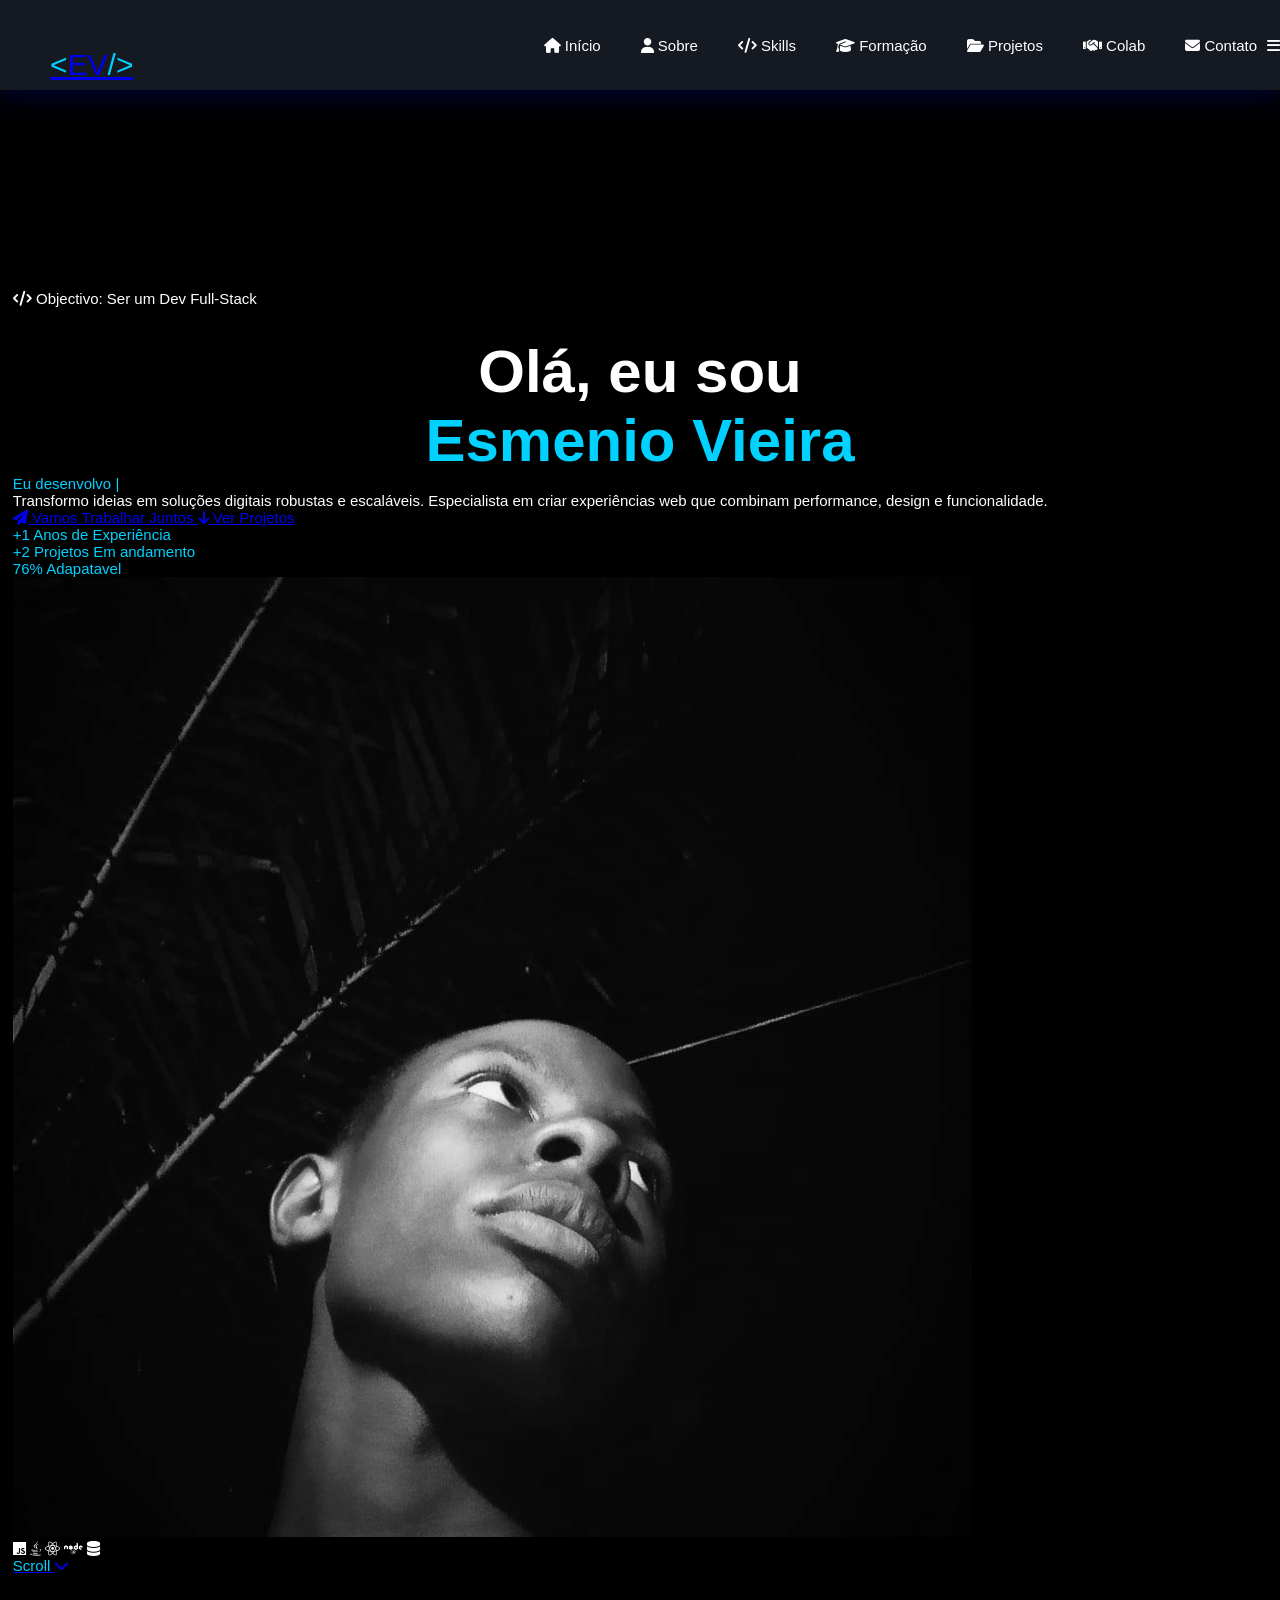
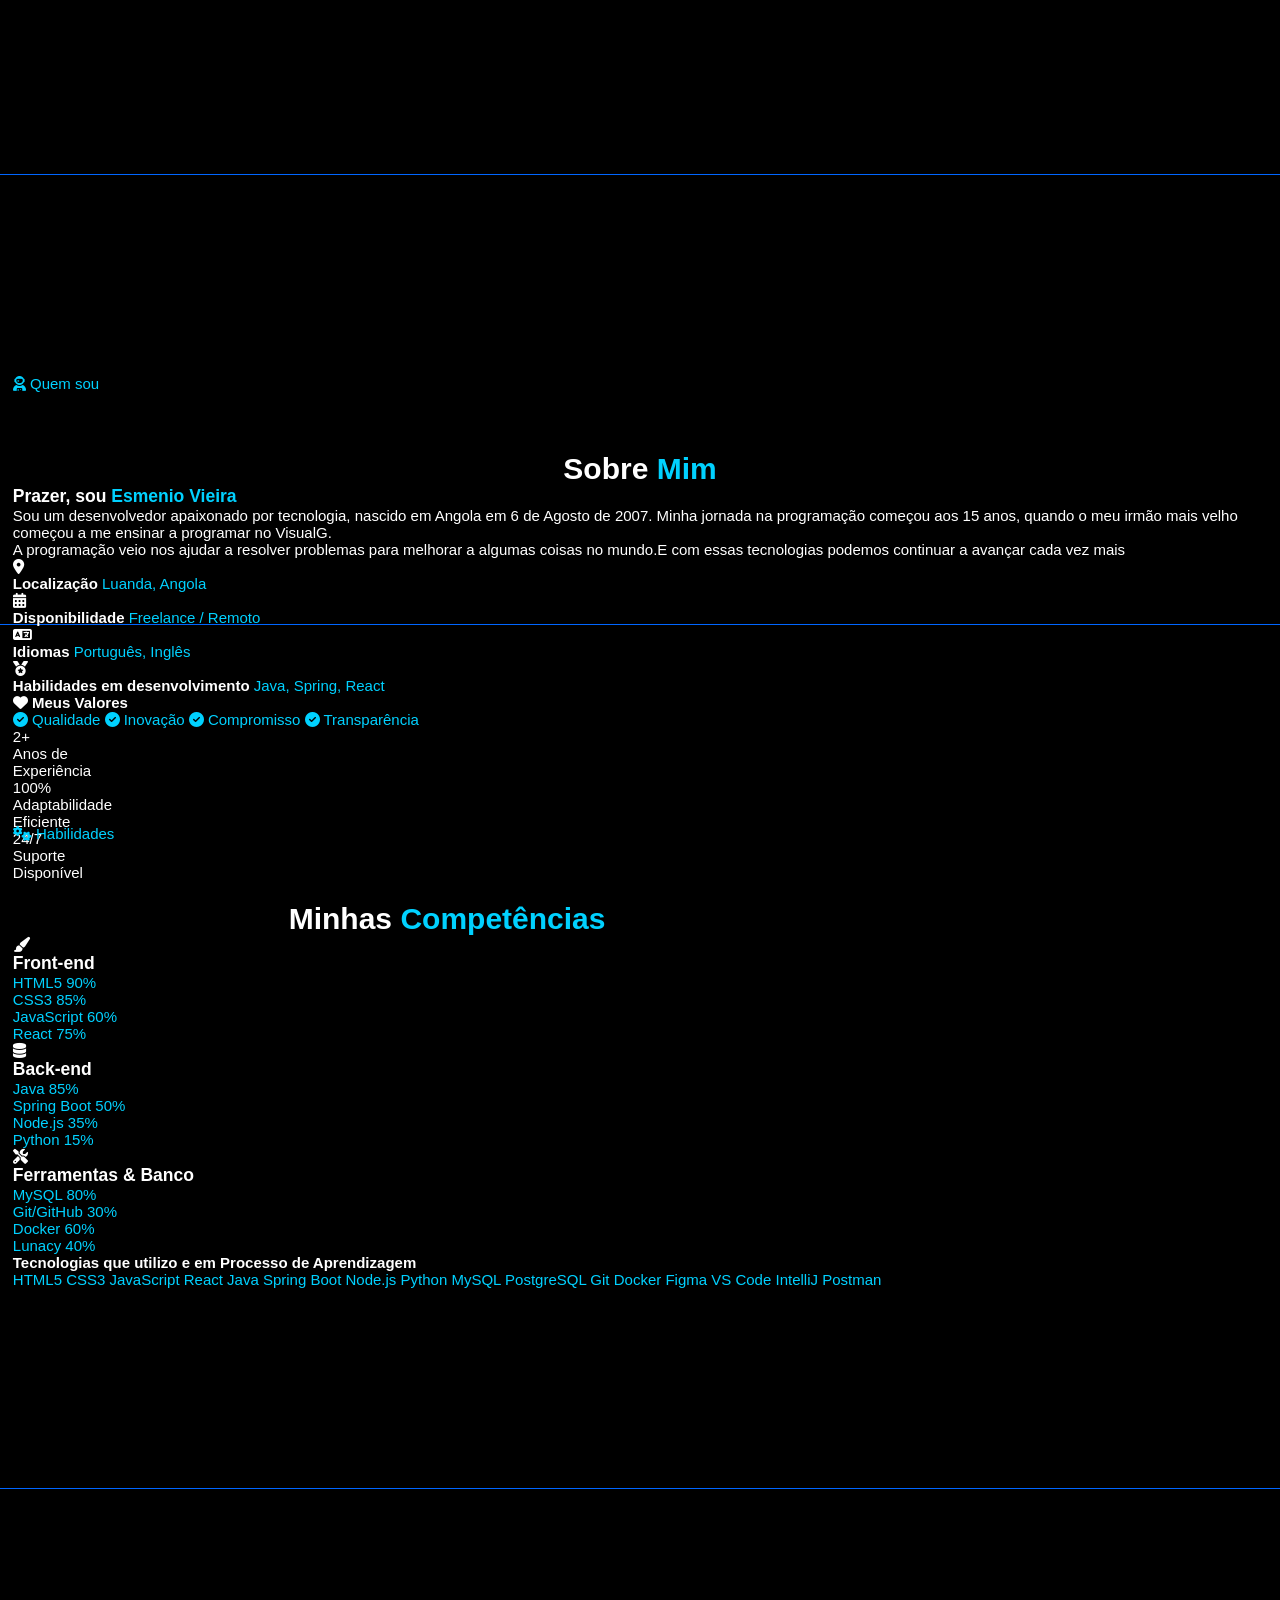
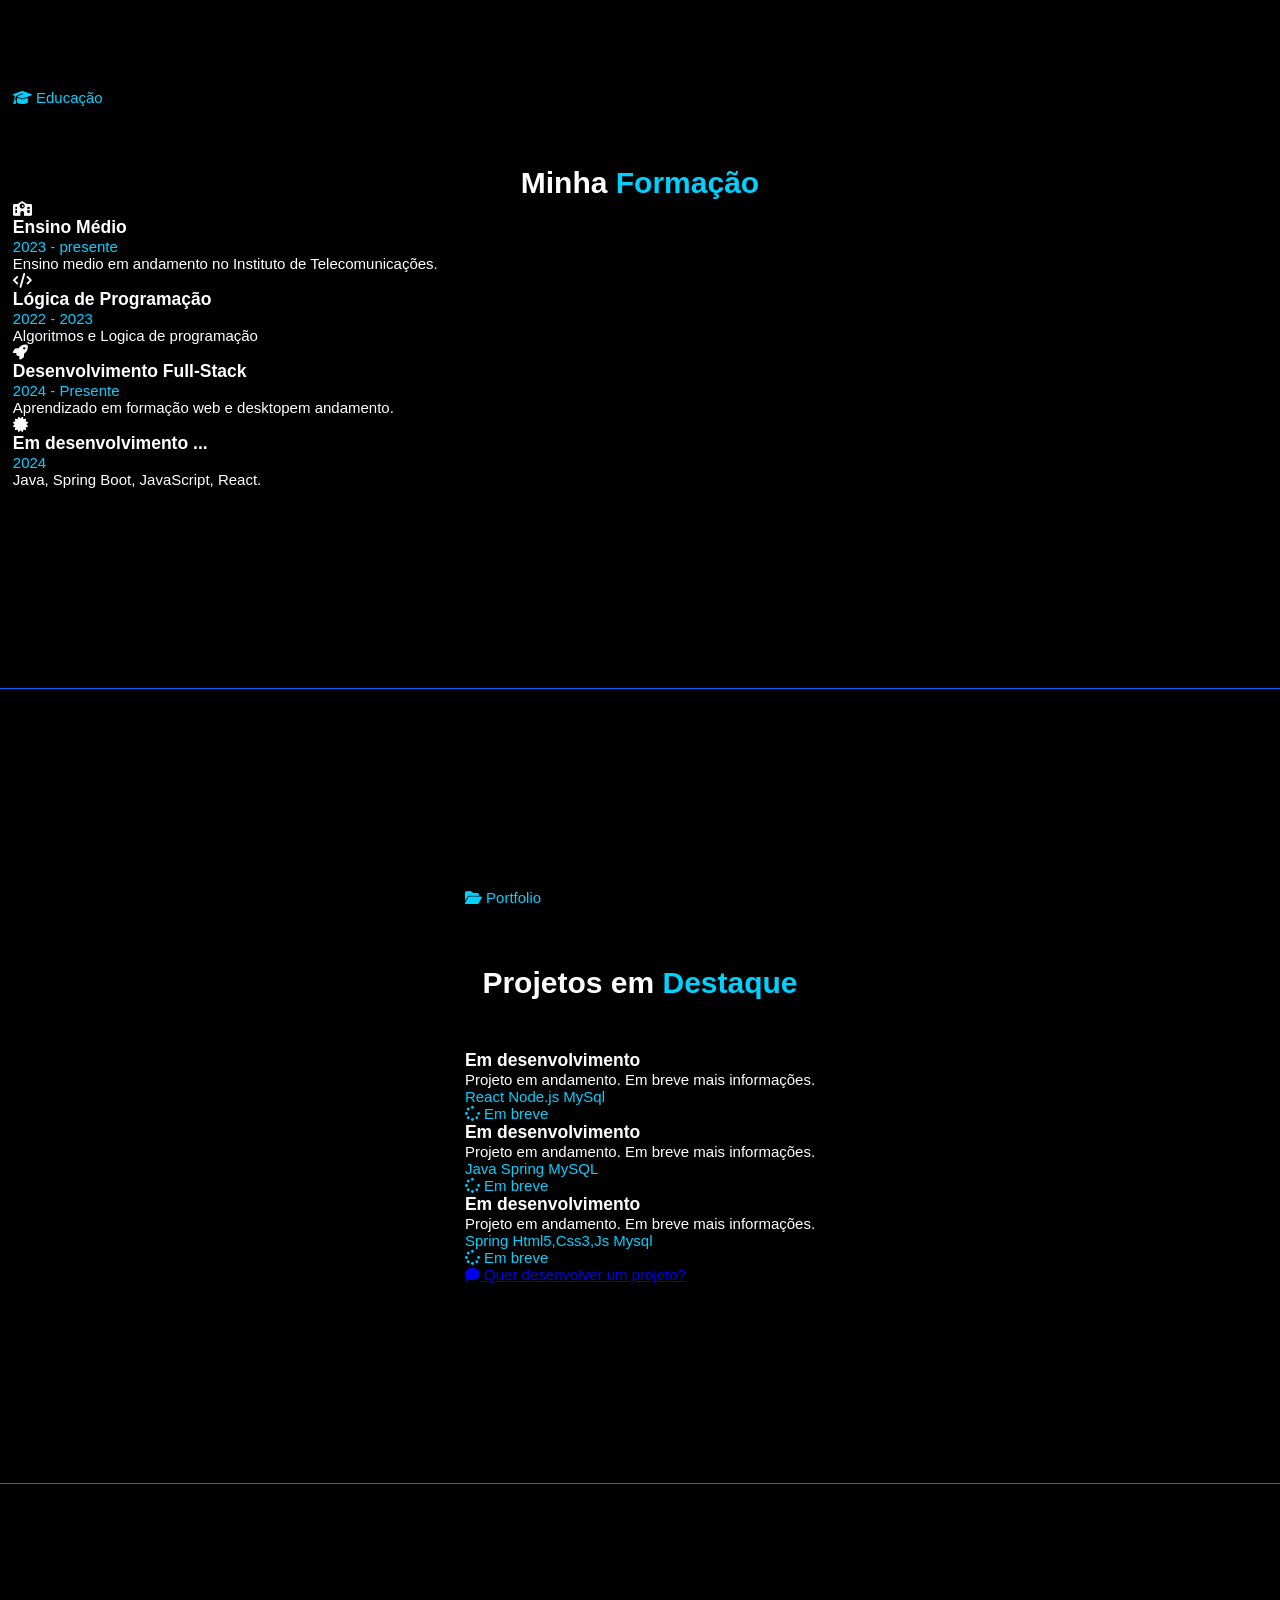
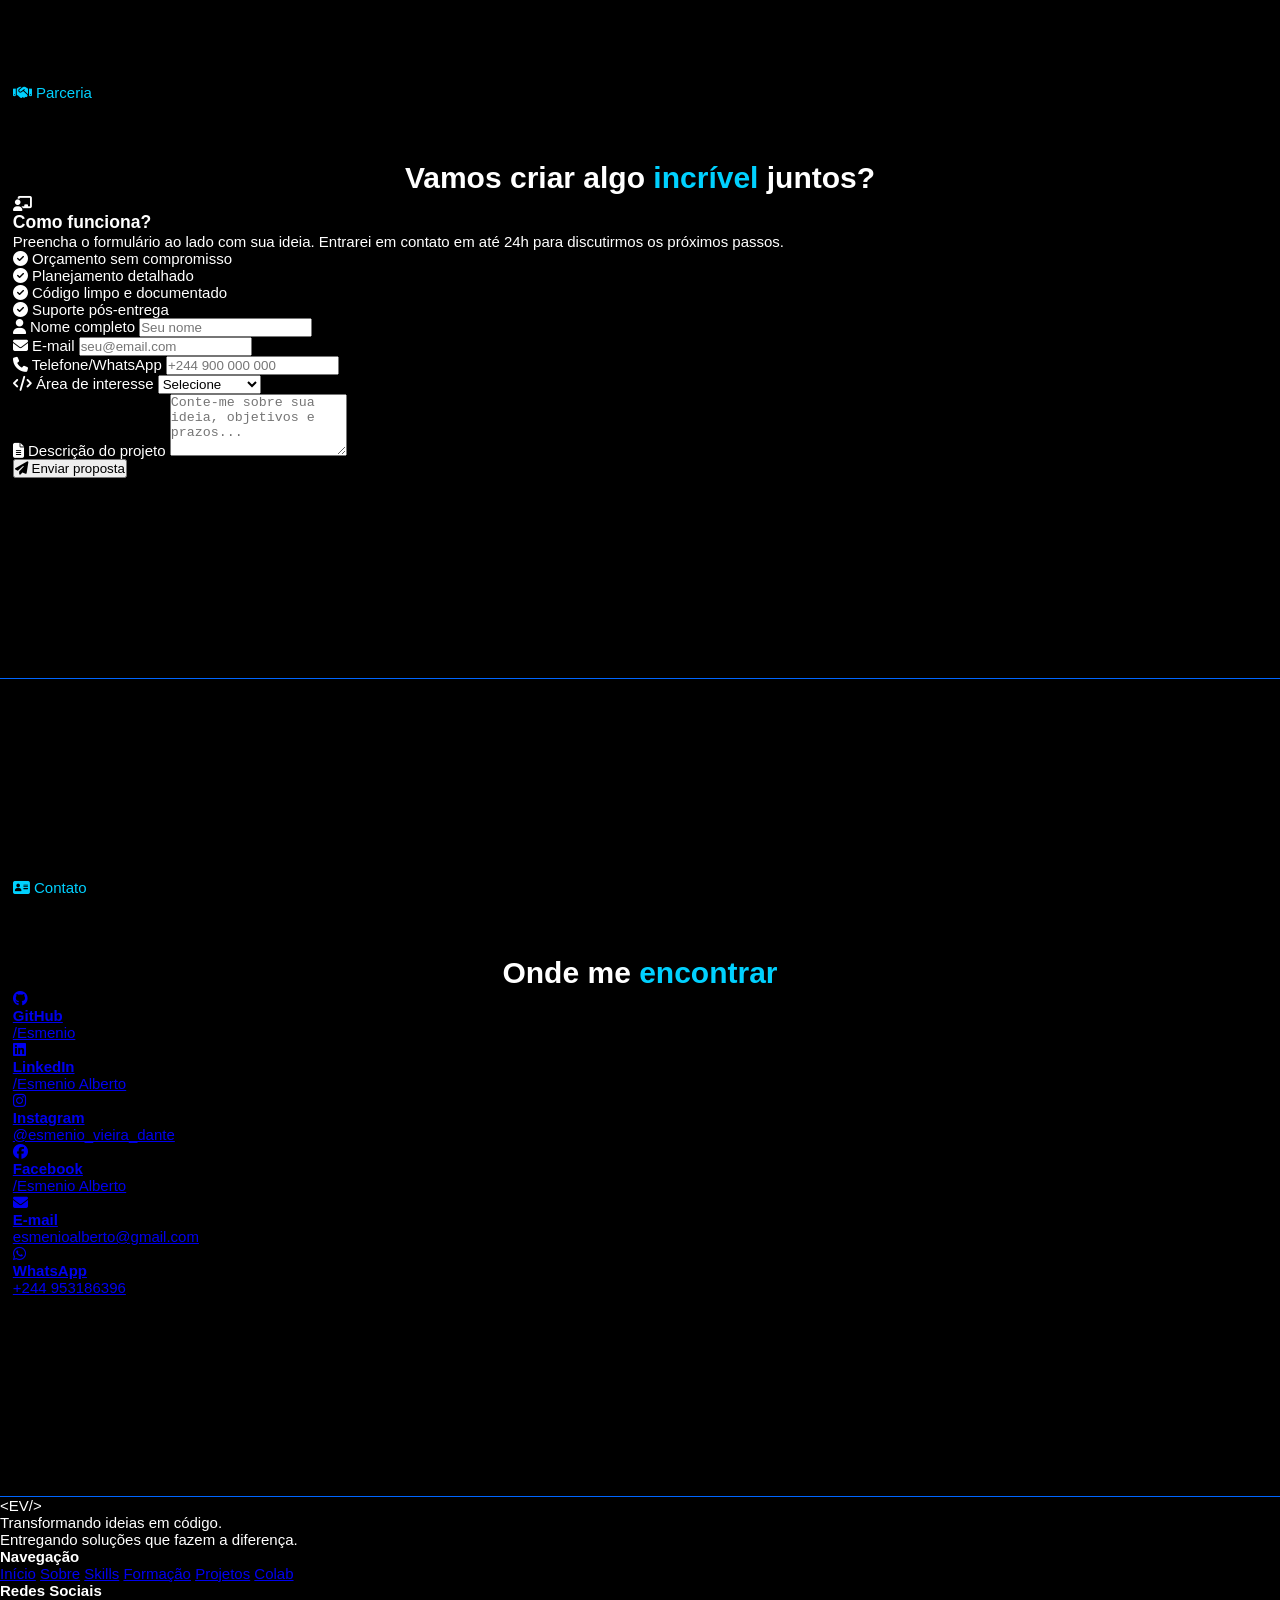
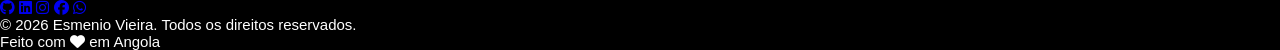
==== index.html @ 5a780c04 "Portifolio Meu portifolio" ====
<!DOCTYPE html>
<html lang="pt-BR">
<head>
    <meta charset="UTF-8">
    <meta name="viewport" content="width=device-width, initial-scale=1.0, user-scalable=yes">
    <meta name="description" content="Portfólio profissional de Esmenio Vieira - Desenvolvedor Full-Stack">
    <meta name="keywords" content="desenvolvedor, full-stack, Angola, programador, portfolio">
    <meta name="author" content="Esmenio Vieira">
    <title>Esmenio Vieira | Desenvolvedor Full-Stack</title>
    <link rel="stylesheet" href="style.css">
    <link rel="stylesheet" href="https://cdnjs.cloudflare.com/ajax/libs/font-awesome/6.5.1/css/all.min.css">
    <link href="https://fonts.googleapis.com/css2?family=Inter:wght@300;400;500;600;700;800&display=swap" rel="stylesheet">
</head>
<body>
    <div class="cursor"></div>
    <div class="cursor-follower"></div>

    <header>
        <div class="logo">
            <a href="#Home"><span class="logo-bracket">&lt;</span>EV<span class="logo-bracket">/&gt;</span></a>
        </div>
        <nav>
            <ul class="nav-links">
                <li><a href="#Home" class="nav-link active"><i class="fas fa-home"></i> Início</a></li>
                <li><a href="#about_me" class="nav-link"><i class="fas fa-user"></i> Sobre</a></li>
                <li><a href="#Skill" class="nav-link"><i class="fas fa-code"></i> Skills</a></li>
                <li><a href="#Formation" class="nav-link"><i class="fas fa-graduation-cap"></i> Formação</a></li>
                <li><a href="#Projects" class="nav-link"><i class="fas fa-folder-open"></i> Projetos</a></li>
                <li><a href="#collab" class="nav-link"><i class="fas fa-handshake"></i> Colab</a></li>
                <li><a href="#Find_Me" class="nav-link"><i class="fas fa-envelope"></i> Contato</a></li>
            </ul>
        </nav>
        <div class="menu-toggle">
            <i class="fas fa-bars"></i>
        </div>
    </header>

    <!-- Hero Section -->
    <section class="hero" id="Home">
        <div class="hero-overlay"></div>
        <div class="hero-content">
            <div class="hero-text">
                <div class="hero-badge">
                    <i class="fas fa-code"></i> Objectivo: Ser um Dev Full-Stack
                </div>
                <h1 class="glow-text">
                    <span ></span> Olá, eu sou<br>
                    <span class="name-highlight">Esmenio Vieira</span>
                </h1>
                <div class="typed-wrapper">
                    <span class="static-text">Eu </span>
                    <span class="typed-text"></span>
                    <span class="cursor-blink">|</span>
                </div>
                <p class="hero-description">
                    Transformo ideias em soluções digitais robustas e escaláveis.
                    Especialista em criar experiências web que combinam performance,
                    design e funcionalidade.
                </p>
                <div class="hero-buttons">
                    <a href="#collab" class="btn-primary">
                        <i class="fas fa-paper-plane"></i> Vamos Trabalhar Juntos
                    </a>
                    <a href="#Projects" class="btn-secondary">
                        <i class="fas fa-arrow-down"></i> Ver Projetos
                    </a>
                </div>
                <div class="hero-stats">
                    <div class="stat-item">
                        <span class="stat-number">+2</span>
                        <span class="stat-label">Anos de Experiência</span>
                    </div>
                    <div class="stat-item">
                        <span class="stat-number">+3</span>
                        <span class="stat-label">Projetos Em andamento</span>
                    </div>
                    <div class="stat-item">
                        <span class="stat-number">100%</span>
                        <span class="stat-label">Adapatavel</span>
                    </div>
                </div>
            </div>
            <div class="hero-image">
                <div class="image-wrapper">
                    <div class="image-border"></div>
                    <img src="esmenio.jpg" alt="Esmenio Vieira" class="profile-photo" onerror="this.src='https://via.placeholder.com/400x400?text=Esmenio+Vieira'">
                    <div class="tech-icons">
                        <i class="fab fa-js"></i>
                        <i class="fab fa-java"></i>
                        <i class="fab fa-react"></i>
                        <i class="fab fa-node"></i>
                        <i class="fas fa-database"></i>
                    </div>
                </div>
            </div>
        </div>
        <div class="scroll-indicator">
            <a href="#about_me">
                <span>Scroll</span>
                <i class="fas fa-chevron-down"></i>
            </a>
        </div>
    </section>

    <!-- Sobre Mim -->
    <section id="about_me">
        <div class="container">
            <div class="section-header">
                <span class="section-tag"><i class="fas fa-user-astronaut"></i> Quem sou</span>
                <h2>Sobre <span class="gradient-text">Mim</span></h2>
                <div class="section-line"></div>
            </div>
            <div class="about-container">
                <div class="about-text">
                    <h3>Prazer, sou <span class="highlight">Esmenio Vieira</span></h3>
                    <p>Sou um desenvolvedor apaixonado por tecnologia, nascido em Angola em 6 de Agosto de 2007. Minha jornada na programação começou aos 15 anos, quando o meu irmão mais velho começou a me ensinar a programar no VisualG.</p>
                   
                    <p>A programação veio nos ajudar a resolver problemas para melhorar a algumas coisas no mundo.E com essas tecnologias podemos continuar a avançar cada vez mais</p>
                   
                    <div class="about-info-grid">
                        <div class="info-card">
                            <i class="fas fa-map-marker-alt"></i>
                            <div>
                                <strong>Localização</strong>
                                <span>Luanda, Angola</span>
                            </div>
                        </div>
                        <div class="info-card">
                            <i class="fas fa-calendar-alt"></i>
                            <div>
                                <strong>Disponibilidade</strong>
                                <span>Freelance / Remoto</span>
                            </div>
                        </div>
                        <div class="info-card">
                            <i class="fas fa-language"></i>
                            <div>
                                <strong>Idiomas</strong>
                                <span>Português, Inglês</span>
                            </div>
                        </div>
                        <div class="info-card">
                            <i class="fas fa-medal"></i>
                            <div>
                                <strong>Habilidades em desenvolvimento</strong>
                                <span>Java, Spring, React</span>
                            </div>
                        </div>
                    </div>
                   
                    <div class="about-values">
                        <h4><i class="fas fa-heart"></i> Meus Valores</h4>
                        <div class="values-list">
                            <span><i class="fas fa-check-circle"></i> Qualidade</span>
                            <span><i class="fas fa-check-circle"></i> Inovação</span>
                            <span><i class="fas fa-check-circle"></i> Compromisso</span>
                            <span><i class="fas fa-check-circle"></i> Transparência</span>
                        </div>
                    </div>
                </div>
                <div class="about-experience">
                    <div class="exp-card">
                        <div class="exp-number">2+</div>
                        <div class="exp-text">Anos de<br>Experiência</div>
                    </div>
                    <div class="exp-card">
                        <div class="exp-number">100%</div>
                        <div class="exp-text">Adaptabilidade<br>Eficiente</div>
                    </div>
              
                    <div class="exp-card">
                        <div class="exp-number">24/7</div>
                        <div class="exp-text">Suporte<br>Disponível</div>
                    </div>
                </div>
            </div>
        </div>
    </section>

    <!-- Skills -->
    <section id="Skill">
        <div class="container">
            <div class="section-header">
                <span class="section-tag"><i class="fas fa-cogs"></i> Habilidades</span>
                <h2>Minhas <span class="gradient-text">Competências</span></h2>
                <div class="section-line"></div>
            </div>
            <div class="skills-container">
                <div class="skill-category">
                    <div class="category-header">
                        <i class="fas fa-paint-brush"></i>
                        <h3>Front-end</h3>
                    </div>
                    <div class="skills-grid">
                        <div class="skill-item" data-skill="HTML5">
                            <div class="skill-info">
                                <span>HTML5</span>
                                <span class="skill-percent">90%</span>
                            </div>
                            <div class="skill-bar"><div class="skill-progress" style="width: 90%"></div></div>
                        </div>
                        <div class="skill-item" data-skill="CSS3">
                            <div class="skill-info">
                                <span>CSS3</span>
                                <span class="skill-percent">85%</span>
                            </div>
                            <div class="skill-bar"><div class="skill-progress" style="width: 85%"></div></div>
                        </div>
                        <div class="skill-item" data-skill="JavaScript">
                            <div class="skill-info">
                                <span>JavaScript</span>
                                <span class="skill-percent">60%</span>
                            </div>
                            <div class="skill-bar"><div class="skill-progress" style="width: 60%"></div></div>
                        </div>
                        <div class="skill-item" data-skill="React">
                            <div class="skill-info">
                                <span>React</span>
                                <span class="skill-percent">75%</span>
                            </div>
                            <div class="skill-bar"><div class="skill-progress" style="width: 30%"></div></div>
                        </div>
                    </div>
                </div>
                <div class="skill-category">
                    <div class="category-header">
                        <i class="fas fa-database"></i>
                        <h3>Back-end</h3>
                    </div>
                    <div class="skills-grid">
                        <div class="skill-item" data-skill="Java">
                            <div class="skill-info">
                                <span>Java</span>
                                <span class="skill-percent">85%</span>
                            </div>
                            <div class="skill-bar"><div class="skill-progress" style="width: 85%"></div></div>
                        </div>
                        <div class="skill-item" data-skill="Spring Boot">
                            <div class="skill-info">
                                <span>Spring Boot</span>
                                <span class="skill-percent">50%</span>
                            </div>
                            <div class="skill-bar"><div class="skill-progress" style="width: 50%"></div></div>
                        </div>
                        <div class="skill-item" data-skill="Node.js">
                            <div class="skill-info">
                                <span>Node.js</span>
                                <span class="skill-percent">35%</span>
                            </div>
                            <div class="skill-bar"><div class="skill-progress" style="width: 70%"></div></div>
                        </div>
                        <div class="skill-item" data-skill="Python">
                            <div class="skill-info">
                                <span>Python</span>
                                <span class="skill-percent">15%</span>
                            </div>
                            <div class="skill-bar"><div class="skill-progress" style="width: 10%"></div></div>
                        </div>
                    </div>
                </div>
                <div class="skill-category">
                    <div class="category-header">
                        <i class="fas fa-tools"></i>
                        <h3>Ferramentas & Banco</h3>
                    </div>
                    <div class="skills-grid">
                        <div class="skill-item" data-skill="MySQL">
                            <div class="skill-info">
                                <span>MySQL</span>
                                <span class="skill-percent">80%</span>
                            </div>
                            <div class="skill-bar"><div class="skill-progress" style="width: 80%"></div></div>
                        </div>
                        <div class="skill-item" data-skill="Git/GitHub">
                            <div class="skill-info">
                                <span>Git/GitHub</span>
                                <span class="skill-percent">30%</span>
                            </div>
                            <div class="skill-bar"><div class="skill-progress" style="width: 20%"></div></div>
                        </div>
                        <div class="skill-item" data-skill="Docker">
                            <div class="skill-info">
                                <span>Docker</span>
                                <span class="skill-percent">60%</span>
                            </div>
                            <div class="skill-bar"><div class="skill-progress" style="width: 60%"></div></div>
                        </div>
                        <div class="skill-item" data-skill="Figma">
                            <div class="skill-info">
                                <span>Lunacy</span>
                                <span class="skill-percent">40%</span>
                            </div>
                            <div class="skill-bar"><div class="skill-progress" style="width: 40%"></div></div>
                        </div>
                    </div>
                </div>
            </div>
            <div class="tech-stack">
                <h4>Tecnologias que utilizo e em Processo de Aprendizagem</h4>
                <div class="tech-cloud">
                    <span>HTML5</span> <span>CSS3</span> <span>JavaScript</span> <span>React</span>
                    <span>Java</span> <span>Spring Boot</span> <span>Node.js</span> <span>Python</span>
                    <span>MySQL</span> <span>PostgreSQL</span> <span>Git</span> <span>Docker</span>
                    <span>Figma</span> <span>VS Code</span> <span>IntelliJ</span> <span>Postman</span>
                </div>
            </div>
        </div>
    </section>

    <!-- Formação -->
    <section id="Formation">
        <div class="container">
            <div class="section-header">
                <span class="section-tag"><i class="fas fa-graduation-cap"></i> Educação</span>
                <h2>Minha <span class="gradient-text">Formação</span></h2>
                <div class="section-line"></div>
            </div>
            <div class="timeline">
                <div class="timeline-item">
                    <div class="timeline-icon">
                        <i class="fas fa-school"></i>
                    </div>
                    <div class="timeline-content">
                        <h3>Ensino Médio</h3>
                        <span class="timeline-date">2023 - presente</span>
                        <p>Ensino medio em andamento no Instituto de Telecomunicações.</p>
                    </div>
                </div>
                <div class="timeline-item">
                    <div class="timeline-icon">
                        <i class="fas fa-code"></i>
                    </div>
                    <div class="timeline-content">
                        <h3>Lógica de Programação</h3>
                        <span class="timeline-date">2022 - 2023</span>
                        <p>Algoritmos e Logica de programação</p>
                    </div>
                </div>
                <div class="timeline-item">
                    <div class="timeline-icon">
                        <i class="fas fa-rocket"></i>
                    </div>
                    <div class="timeline-content">
                        <h3>Desenvolvimento Full-Stack</h3>
                        <span class="timeline-date">2024 - Presente</span>
                        <p>Aprendizado em formação web e desktopem andamento.</p>
                    </div>
                </div>
                <div class="timeline-item">
                    <div class="timeline-icon">
                        <i class="fas fa-certificate"></i>
                    </div>
                    <div class="timeline-content">
                        <h3>Em desenvolvimento ...</h3>
                        <span class="timeline-date">2024</span>
                        <p>Java, Spring Boot, JavaScript, React.</p>
                    </div>
                </div>
            </div>
        </div>
    </section>

    <!-- Projetos -->
    <section id="Projects">
        <div class="container">
            <div class="section-header">
                <span class="section-tag"><i class="fas fa-folder-open"></i> Portfolio</span>
                <h2>Projetos em <span class="gradient-text">Destaque</span></h2>
                <div class="section-line"></div>
            </div>
            <div class="projects-grid">
                <div class="project-card">
                    <div class="project-image skeleton-img"></div>
                    <div class="project-content">
                        <h3>Em desenvolvimento</h3>
                        <p>Projeto em andamento. Em breve mais informações.</p>
                        <div class="project-tech">
                            <span>React</span>
                            <span>Node.js</span>
                            <span>MySql</span>
                        </div>
                        <div class="project-links">
                            <span class="processing-status"><i class="fas fa-spinner fa-spin"></i> Em breve</span>
                        </div>
                    </div>
                </div>
                <div class="project-card">
                    <div class="project-image skeleton-img"></div>
                    <div class="project-content">
                        <h3>Em desenvolvimento</h3>
                        <p>Projeto em andamento. Em breve mais informações.</p>
                        <div class="project-tech">
                            <span>Java</span>
                            <span>Spring</span>
                            <span>MySQL</span>
                        </div>
                        <div class="project-links">
                            <span class="processing-status"><i class="fas fa-spinner fa-spin"></i> Em breve</span>
                        </div>
                    </div>
                </div>
                <div class="project-card">
                    <div class="project-image skeleton-img"></div>
                    <div class="project-content">
                        <h3>Em desenvolvimento</h3>
                        <p>Projeto em andamento. Em breve mais informações.</p>
                        <div class="project-tech">
                            <span>Spring</span>
                            <span>Html5,Css3,Js</span>
                            <span>Mysql</span>
                        </div>
                        <div class="project-links">
                            <span class="processing-status"><i class="fas fa-spinner fa-spin"></i> Em breve</span>
                        </div>
                    </div>
                </div>
            </div>
            <div class="projects-cta">
                <a href="#collab" class="btn-primary"><i class="fas fa-comment"></i> Quer desenvolver um projeto?</a>
            </div>
        </div>
    </section>

    <!-- Colaboração -->
    <section id="collab">
        <div class="container">
            <div class="section-header">
                <span class="section-tag"><i class="fas fa-handshake"></i> Parceria</span>
                <h2>Vamos criar algo <span class="gradient-text">incrível</span> juntos?</h2>
                <div class="section-line"></div>
            </div>
            <div class="collab-wrapper">
                <div class="collab-info-card">
                    <i class="fas fa-chalkboard-user"></i>
                    <h3>Como funciona?</h3>
                    <p>Preencha o formulário ao lado com sua ideia. Entrarei em contato em até 24h para discutirmos os próximos passos.</p>
                    <div class="benefits">
                        <div><i class="fas fa-check-circle"></i> Orçamento sem compromisso</div>
                        <div><i class="fas fa-check-circle"></i> Planejamento detalhado</div>
                        <div><i class="fas fa-check-circle"></i> Código limpo e documentado</div>
                        <div><i class="fas fa-check-circle"></i> Suporte pós-entrega</div>
                    </div>
                </div>
                <div class="collab-form-card">
                    <form id="projectForm">
                        <div class="form-row">
                            <div class="input-group">
                                <label><i class="fas fa-user"></i> Nome completo</label>
                                <input type="text" id="nome" placeholder="Seu nome" required>
                            </div>
                            <div class="input-group">
                                <label><i class="fas fa-envelope"></i> E-mail</label>
                                <input type="email" id="email" placeholder="seu@email.com" required>
                            </div>
                        </div>
                        <div class="form-row">
                            <div class="input-group">
                                <label><i class="fas fa-phone"></i> Telefone/WhatsApp</label>
                                <input type="tel" id="telefone" placeholder="+244 900 000 000">
                            </div>
                            <div class="input-group">
                                <label><i class="fas fa-code"></i> Área de interesse</label>
                                <select id="habilidade">
                                    <option value="">Selecione</option>
                                    <option>Front-end</option>
                                    <option>Back-end</option>
                                    <option>Full-Stack</option>
                                    <option>UI/UX Design</option>
                                    <option>Consultoria</option>
                                    <option>Outro</option>
                                </select>
                            </div>
                        </div>
                        <div class="input-group full-width">
                            <label><i class="fas fa-file-alt"></i> Descrição do projeto</label>
                            <textarea id="descricao" rows="4" placeholder="Conte-me sobre sua ideia, objetivos e prazos..."></textarea>
                        </div>
                        <button type="submit" class="btn-submit"><i class="fas fa-paper-plane"></i> Enviar proposta</button>
                        <div id="formMessage" class="form-message"></div>
                    </form>
                </div>
            </div>
        </div>
    </section>

    <!-- Contato -->
    <section id="Find_Me">
        <div class="container">
            <div class="section-header">
                <span class="section-tag"><i class="fas fa-address-card"></i> Contato</span>
                <h2>Onde me <span class="gradient-text">encontrar</span></h2>
                <div class="section-line"></div>
            </div>
            <div class="contact-grid">
                <a href="https://github.com/Esmenio" target="_blank" class="contact-card github">
                    <i class="fab fa-github"></i>
                    <div>
                        <h4>GitHub</h4>
                        <p>/Esmenio</p>
                    </div>
                </a>
                <a href="https://linkedin.com/in/esmenio" target="_blank" class="contact-card linkedin">
                    <i class="fab fa-linkedin"></i>
                    <div>
                        <h4>LinkedIn</h4>
                        <p>/Esmenio Alberto</p>
                    </div>
                </a>
                <a href="https://instagram.com/esmenio.dev" target="_blank" class="contact-card instagram">
                    <i class="fab fa-instagram"></i>
                    <div>
                        <h4>Instagram</h4>
                        <p>@esmenio_vieira_dante</p>
                    </div>
                </a>
                <a href="https://facebook.com/Esmenio Alberto" target="_blank" class="contact-card facebook">
                    <i class="fab fa-facebook"></i>
                    <div>
                        <h4>Facebook</h4>
                        <p>/Esmenio Alberto</p>
                    </div>
                </a>
                <a href="mailto:esmenio@gmail.com" class="contact-card email">
                    <i class="fas fa-envelope"></i>
                    <div>
                        <h4>E-mail</h4>
                        <p>esmenioalberto@gmail.com</p>
                    </div>
                </a>
                <a href="https://wa.me/244953186396" target="_blank" class="contact-card whatsapp">
                    <i class="fab fa-whatsapp"></i>
                    <div>
                        <h4>WhatsApp</h4>
                        <p>+244 953186396</p>
                    </div>
                </a>
            </div>
        </div>
    </section>

    <!-- Footer -->
    <footer>
        <div class="footer-container">
            <div class="footer-brand">
                <div class="footer-logo">&lt;EV/&gt;</div>
                <p>Transformando ideias em código.<br>Entregando soluções que fazem a diferença.</p>
            </div>
            <div class="footer-links">
                <h4>Navegação</h4>
                <a href="#Home">Início</a>
                <a href="#about_me">Sobre</a>
                <a href="#Skill">Skills</a>
                <a href="#Formation">Formação</a>
                <a href="#Projects">Projetos</a>
                <a href="#collab">Colab</a>
            </div>
            <div class="footer-social">
                <h4>Redes Sociais</h4>
                <div class="social-icons">
                    <a href="#"><i class="fab fa-github"></i></a>
                    <a href="#"><i class="fab fa-linkedin"></i></a>
                    <a href="#"><i class="fab fa-instagram"></i></a>
                    <a href="#"><i class="fab fa-facebook"></i></a>
                    <a href="#"><i class="fab fa-whatsapp"></i></a>
                </div>
            </div>
        </div>
        <div class="footer-bottom">
            <p>&copy; 2026 Esmenio Vieira. Todos os direitos reservados.</p>
            <p class="footer-heart">Feito com <i class="fas fa-heart"></i> em Angola</p>
        </div>
    </footer>

    <script src="script.js"></script>
</body>
</html>
---- style.css ----
*{
    margin: 0;
    padding: 0;
    box-sizing: border-box ;
}

html{
    scroll-behavior:smooth ;
    width:100% ;

}

body{
    background: #000000;
    padding:6.0rem ,2.3rem, 6.6rem;
    font-size: 1.5rem;
    color:white;
    font-family: Arial;
    font-weight: normal;
    width: 100%;

}

:root{ 
    font-size: 62.5%;

}


/*Home section*/

header{
    background-color: #151921;
    box-shadow: 0 4px 30px rgba(1, 7, 92, 0.678);
    margin: 0 auto;
    display: flex;
    justify-content: center;
    align-items: center;
    height: 10vh;
    z-index: 1;
    width: 100%;
}


header nav ul{
  display: flex;
  justify-content: space-between;
  align-items: center;
  gap: 2.0rem;
gap: 2.0rem;
justify-content: center;
list-style: none;
text-decoration: none;
}

header nav ul li a{
    text-decoration: none;
    display: block;
    padding: 1.0rem;
  color: white;
  transition: 0.3s;

}

 .logo{
margin-right: auto;
margin-top: 4.0rem;
margin-left: 5.0rem;
  font-size: 3.0rem;
  font-family: Arial;
  font: normal;
  color: white;
}

span{
    color: #00D1FF;
}


h1{
    font-size: 6.0rem;
    justify-content: center;
    text-align: center;
     padding-top: 3.0rem ;
}

h2{
        justify-content: center;
    text-align: center;
     padding-top: 3.0rem ;
     font-size: 3.0rem;
    justify-content: left;
    margin-top: 3.0rem;
    
}

section{
    padding: 20.0rem 1%;
    border-bottom: 1px solid rgb(0, 102, 255) ;
    flex: 1;
}

#content_paragraph{
    text-align: center;
    padding-top:2.0rem ;
}

/*About me*/
#about_me {
    align-items: center;
    justify-content: space-around;
    min-height: 50vh;
    display: flexbox;
    background-attachment: fixed;
    background-size: cover;
    background-repeat: no-repeat;
    background-image: url(image/esmenio.jpg);
    padding-bottom: 20.0rem;
    padding-top:20.0rem ;
    max-height: 20.0rem;
}

#title_about{
    margin-top: -20.0rem;
    margin-bottom:20.0rem ;
}

.paragraph_about{
    font-size: 2.0rem;
    margin-top: -20.0rem;
    text-align: center;

}

/* habilidades*/
#Skill{
    margin: 0 auto;
    display: flex;

}
.description_skills {
    position: relative;
    backdrop-filter:blur(10px) ;
  border: 1px solid blue;
  margin-top:20.0rem ;
  border-radius: 1.5rem;
  padding: 2.0rem;
  color: rgb(255, 255, 255);
  width: 40.0rem;
  min-width: 25.0rem;
  padding: 2.0rem 3.0rem;
  justify-content: center;
  align-items: center;
  margin: auto;
  top: 50px;
  bottom: 50px;
  transform: (translate(-50px,-50px));
  height: 25vh;
   box-shadow: 0 4px 30px rgba(0, 17, 255, 0.678);
  
}


.description_skills p{
    word-wrap: break-word;
    text-align: center;
    line-height: 0.1rem;
    display: inline-flex;
    margin: 0.5rem;
    padding: 20px 20px;
    border: #00D1FF solid 1px;
    border-radius: 2.0rem;
    background-color: rgb(0, 53, 88);
    font-size: 1.6rem;
   
}

#Projects h2 {
    margin-bottom: 50px;
}

#Projects {
    display: flex;
    flex-direction: column;
    justify-content: center;
    align-items: center;
}

#Projects .projects-area {
    display: flex;
    align-items: center;
    justify-content: space-between;
    flex-direction: row;
    
}

.card_project{

    backdrop-filter:blur(10px) ;
  border: 1px solid blue;

  border-radius: 1.5rem;
  padding: 2.0rem;
  color: rgb(255, 255, 255);
  width: 20.0rem;
  padding: 2.0rem 3.0rem;
  display: block;
  justify-content: center;
  align-items: center;
  height: 25vh;
   box-shadow: 0 4px 30px rgba(0, 17, 255, 0.678);
   margin-right: 10px;
  
}

/*Formation*/


@media(max-width: 780px){

    /*
    header nav ul {
        visibility: hidden;
        display: none;
    }
*/

    header {
        display: flex;
        justify-content: center;
        flex-direction: column;
        padding-bottom: 10px;

    }

    header .logo {
        margin: auto;
    }
}

@media(max-width: 530px) {
    header nav ul {
        grid-column: auto;
    }
}

@media(max-widht:800px){
    .paragraph_about{
        display: flex;
        align-items: center;
    }
}

@media(max-width: 810px) {
    #Skill {
        display: flex;
        flex-direction: column;
        justify-content: space-between;
    }
    .description_skills {
        margin-bottom: 40px;
    }

}

@media(max-width: 1603px) {

    .projects-area {
        display: flex;
        flex-direction: column;
    }
    
}

@media(max-width:730px){
    body{
        width: 100%;

    }
}

@media(max-widht:500px){
    
.card_project .card_project{
        display: block;
        
    }

}
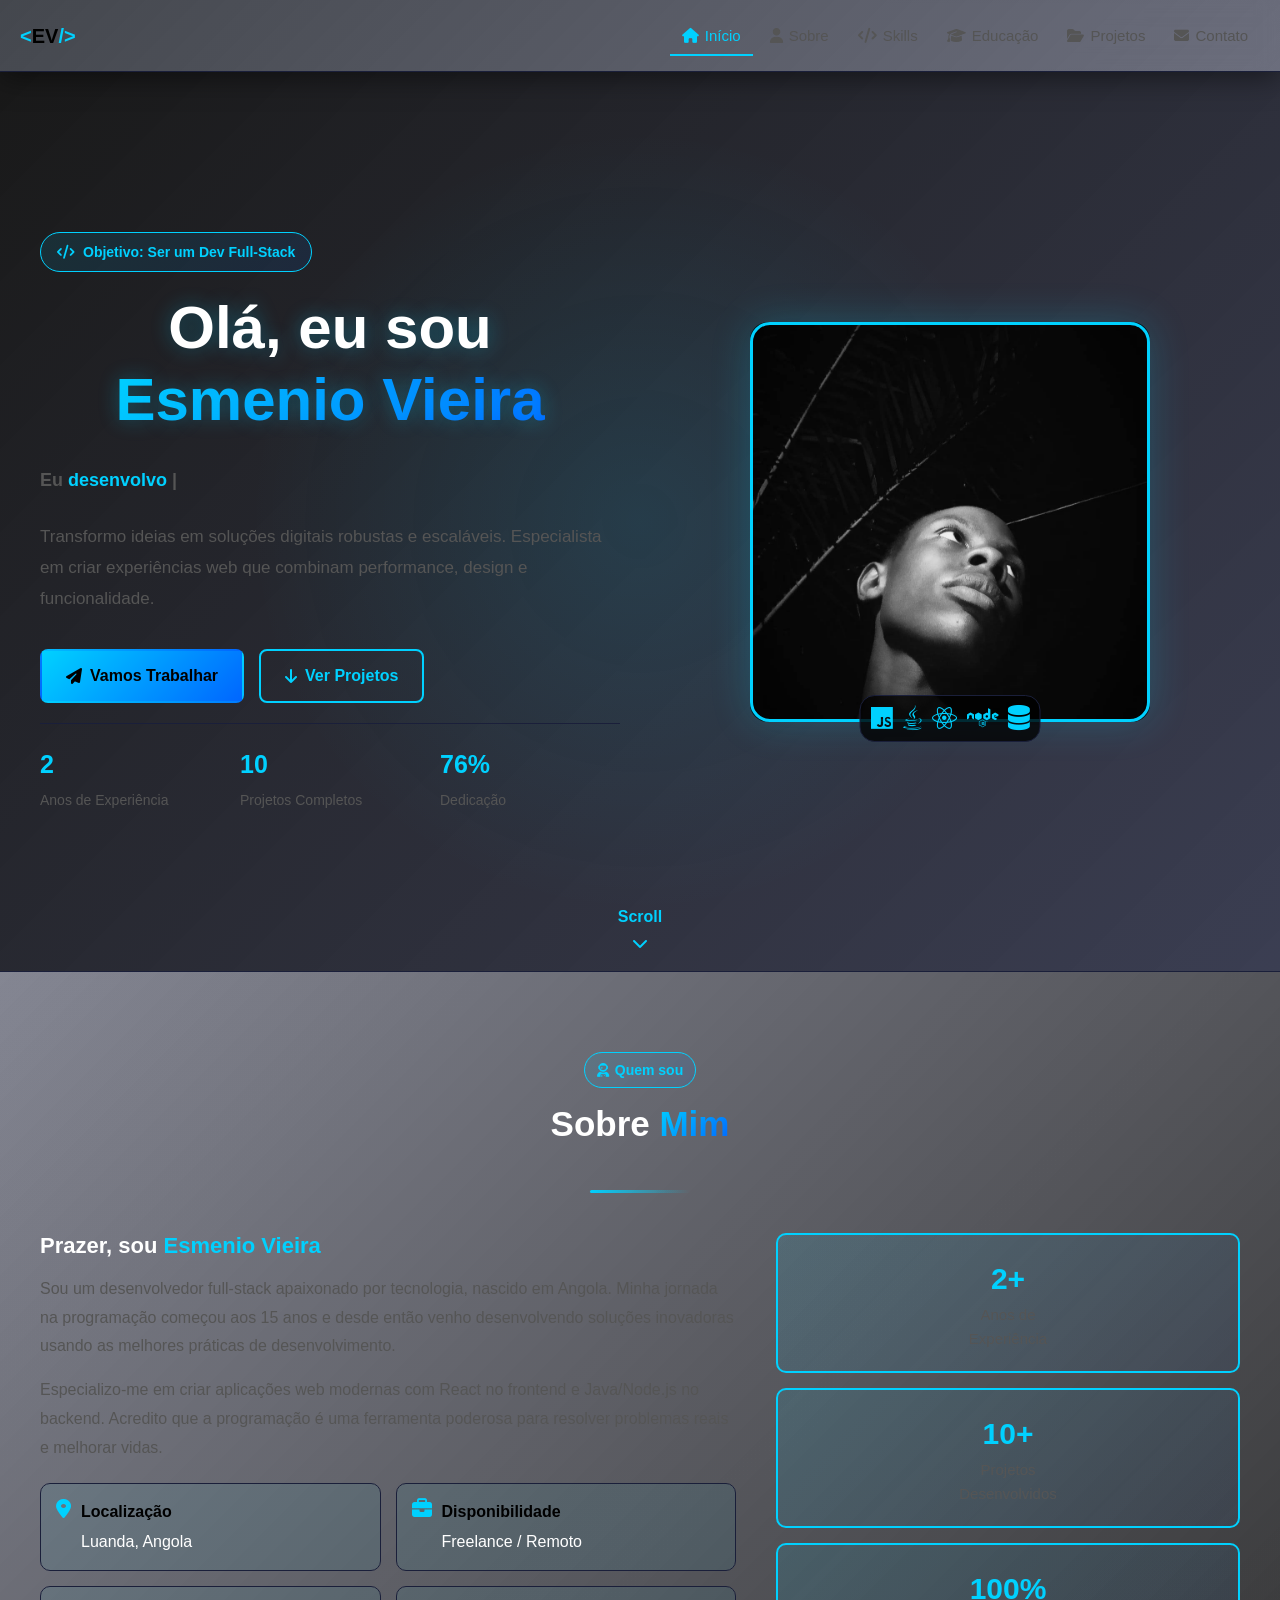
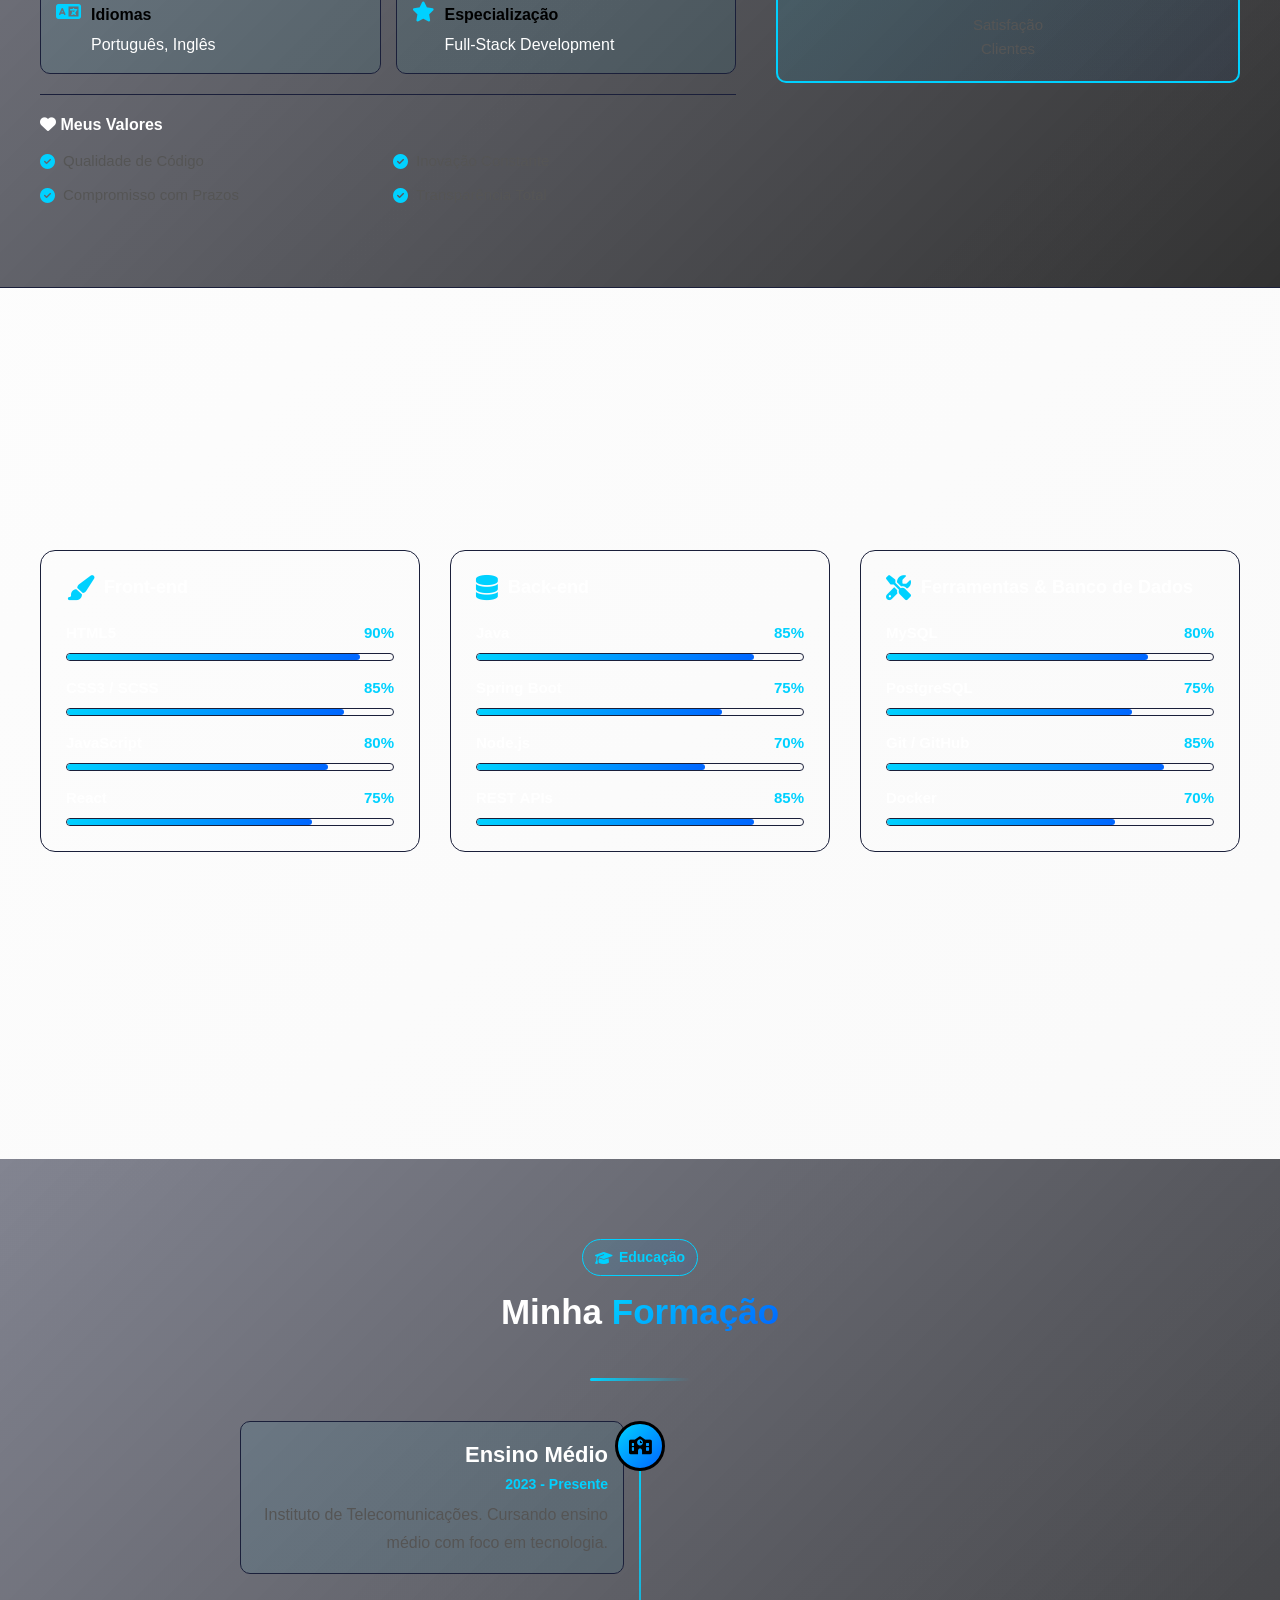
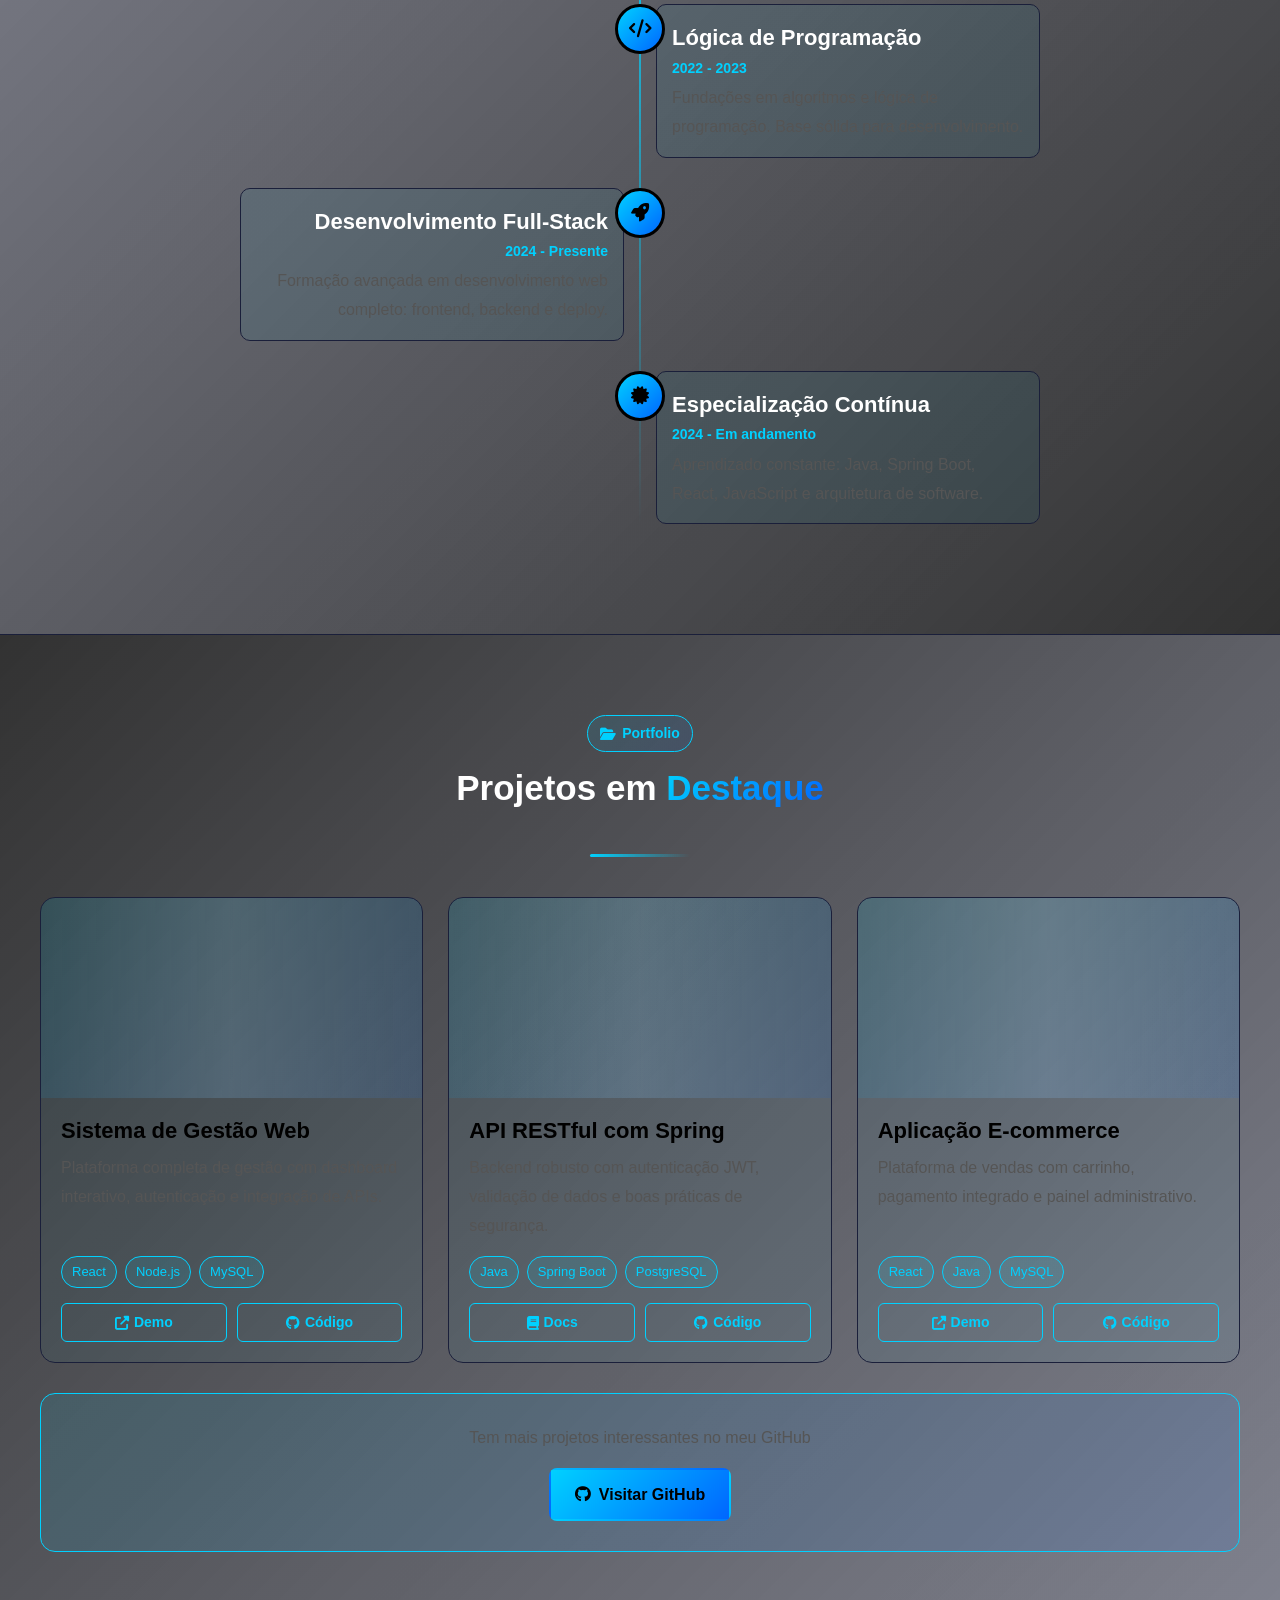
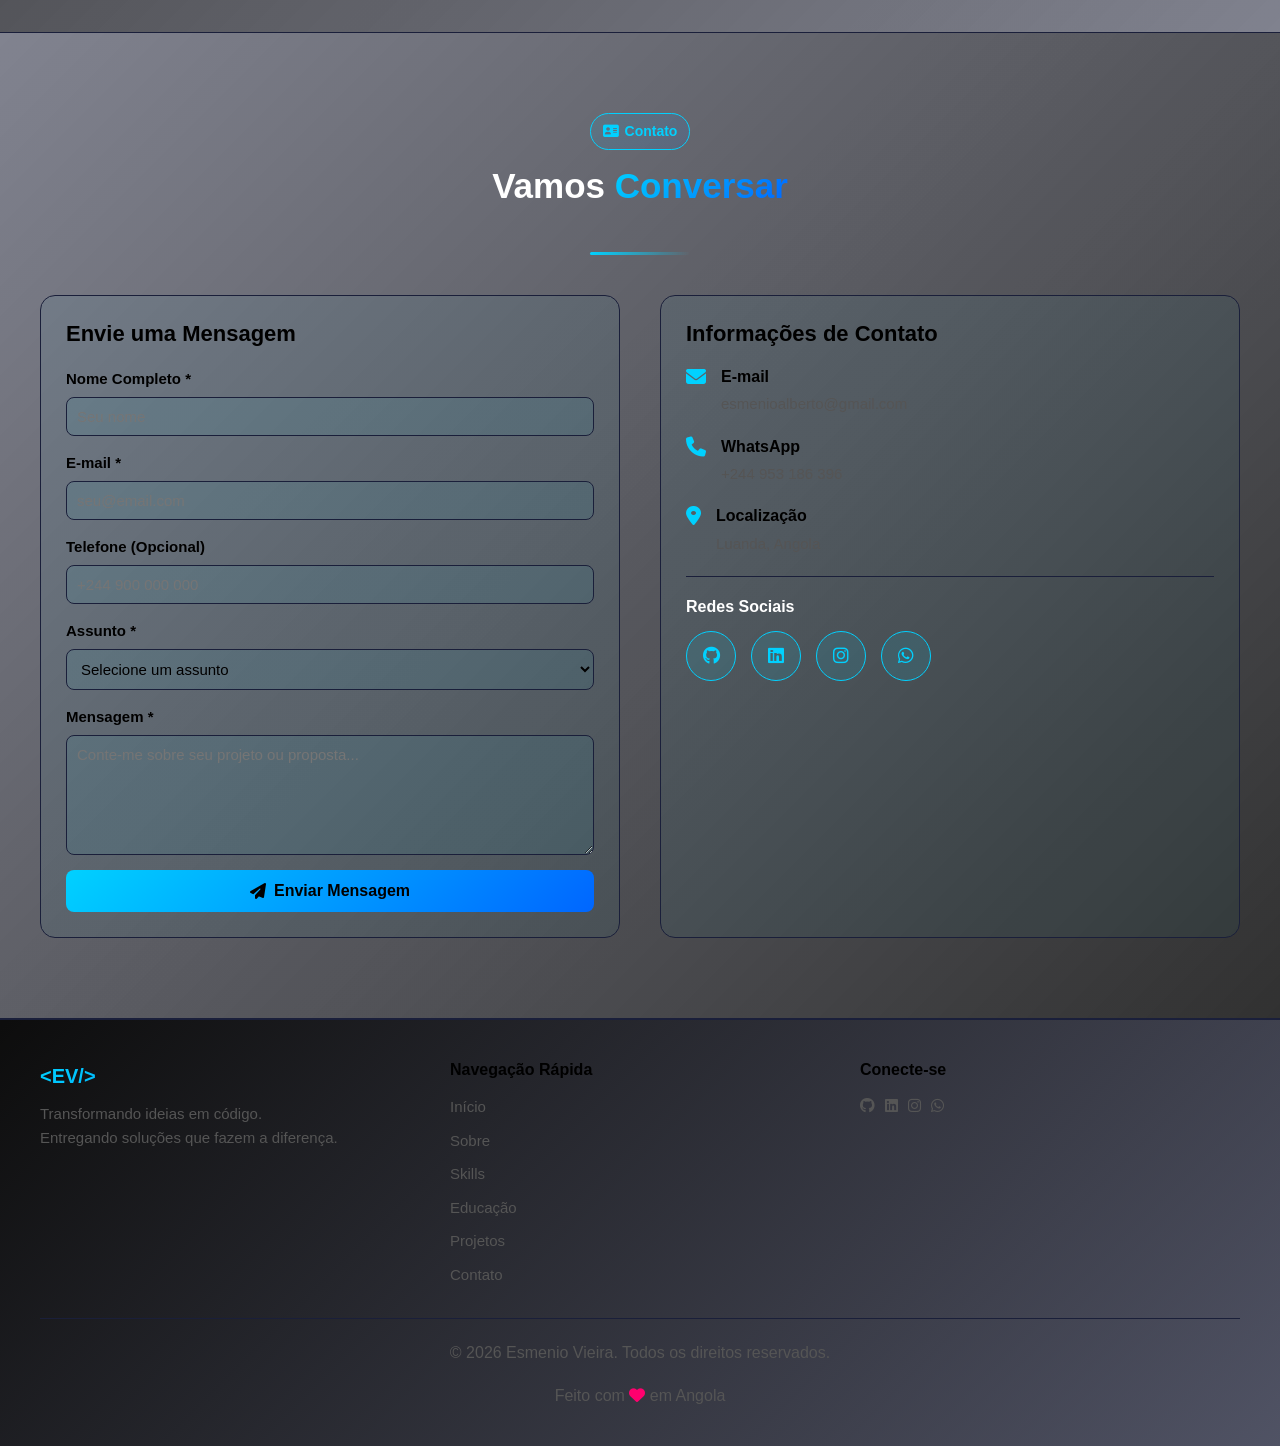
==== commit 53060724: "🎨 Melhorar portfolio: HTML semântico, CSS moderno e JavaScript otimizado - HTML: Estrutura semântica" ====
--- a/index.html
+++ b/index.html
@@ -1,577 +1,597 @@
-
-<!DOCTYPE html>
-<html lang="pt-BR">
-<head>
-    <meta charset="UTF-8">
-    <meta name="viewport" content="width=device-width, initial-scale=1.0, user-scalable=yes">
-    <meta name="description" content="Portfólio profissional de Esmenio Vieira - Desenvolvedor Full-Stack">
-    <meta name="keywords" content="desenvolvedor, full-stack, Angola, programador, portfolio">
-    <meta name="author" content="Esmenio Vieira">
-    <title>Esmenio Vieira | Desenvolvedor Full-Stack</title>
-    <link rel="stylesheet" href="style.css">
-    <link rel="stylesheet" href="https://cdnjs.cloudflare.com/ajax/libs/font-awesome/6.5.1/css/all.min.css">
-    <link href="https://fonts.googleapis.com/css2?family=Inter:wght@300;400;500;600;700;800&display=swap" rel="stylesheet">
-</head>
-<body>
-    <div class="cursor"></div>
-    <div class="cursor-follower"></div>
-
-    <header>
-        <div class="logo">
-            <a href="#Home"><span class="logo-bracket">&lt;</span>EV<span class="logo-bracket">/&gt;</span></a>
-        </div>
-        <nav>
-            <ul class="nav-links">
-                <li><a href="#Home" class="nav-link active"><i class="fas fa-home"></i> Início</a></li>
-                <li><a href="#about_me" class="nav-link"><i class="fas fa-user"></i> Sobre</a></li>
-                <li><a href="#Skill" class="nav-link"><i class="fas fa-code"></i> Skills</a></li>
-                <li><a href="#Formation" class="nav-link"><i class="fas fa-graduation-cap"></i> Formação</a></li>
-                <li><a href="#Projects" class="nav-link"><i class="fas fa-folder-open"></i> Projetos</a></li>
-                <li><a href="#collab" class="nav-link"><i class="fas fa-handshake"></i> Colab</a></li>
-                <li><a href="#Find_Me" class="nav-link"><i class="fas fa-envelope"></i> Contato</a></li>
-            </ul>
-        </nav>
-        <div class="menu-toggle">
-            <i class="fas fa-bars"></i>
-        </div>
-    </header>
-
-    <!-- Hero Section -->
-    <section class="hero" id="Home">
-        <div class="hero-overlay"></div>
-        <div class="hero-content">
-            <div class="hero-text">
-                <div class="hero-badge">
-                    <i class="fas fa-code"></i> Objectivo: Ser um Dev Full-Stack
-                </div>
-                <h1 class="glow-text">
-                    <span ></span> Olá, eu sou<br>
-                    <span class="name-highlight">Esmenio Vieira</span>
-                </h1>
-                <div class="typed-wrapper">
-                    <span class="static-text">Eu </span>
-                    <span class="typed-text"></span>
-                    <span class="cursor-blink">|</span>
-                </div>
-                <p class="hero-description">
-                    Transformo ideias em soluções digitais robustas e escaláveis.
-                    Especialista em criar experiências web que combinam performance,
-                    design e funcionalidade.
-                </p>
-                <div class="hero-buttons">
-                    <a href="#collab" class="btn-primary">
-                        <i class="fas fa-paper-plane"></i> Vamos Trabalhar Juntos
-                    </a>
-                    <a href="#Projects" class="btn-secondary">
-                        <i class="fas fa-arrow-down"></i> Ver Projetos
-                    </a>
-                </div>
-                <div class="hero-stats">
-                    <div class="stat-item">
-                        <span class="stat-number">+2</span>
-                        <span class="stat-label">Anos de Experiência</span>
-                    </div>
-                    <div class="stat-item">
-                        <span class="stat-number">+3</span>
-                        <span class="stat-label">Projetos Em andamento</span>
-                    </div>
-                    <div class="stat-item">
-                        <span class="stat-number">100%</span>
-                        <span class="stat-label">Adapatavel</span>
-                    </div>
-                </div>
-            </div>
-            <div class="hero-image">
-                <div class="image-wrapper">
-                    <div class="image-border"></div>
-                    <img src="esmenio.jpg" alt="Esmenio Vieira" class="profile-photo" onerror="this.src='https://via.placeholder.com/400x400?text=Esmenio+Vieira'">
-                    <div class="tech-icons">
-                        <i class="fab fa-js"></i>
-                        <i class="fab fa-java"></i>
-                        <i class="fab fa-react"></i>
-                        <i class="fab fa-node"></i>
-                        <i class="fas fa-database"></i>
-                    </div>
-                </div>
-            </div>
-        </div>
-        <div class="scroll-indicator">
-            <a href="#about_me">
-                <span>Scroll</span>
-                <i class="fas fa-chevron-down"></i>
-            </a>
-        </div>
-    </section>
-
-    <!-- Sobre Mim -->
-    <section id="about_me">
-        <div class="container">
-            <div class="section-header">
-                <span class="section-tag"><i class="fas fa-user-astronaut"></i> Quem sou</span>
-                <h2>Sobre <span class="gradient-text">Mim</span></h2>
-                <div class="section-line"></div>
-            </div>
-            <div class="about-container">
-                <div class="about-text">
-                    <h3>Prazer, sou <span class="highlight">Esmenio Vieira</span></h3>
-                    <p>Sou um desenvolvedor apaixonado por tecnologia, nascido em Angola em 6 de Agosto de 2007. Minha jornada na programação começou aos 15 anos, quando o meu irmão mais velho começou a me ensinar a programar no VisualG.</p>
-                   
-                    <p>A programação veio nos ajudar a resolver problemas para melhorar a algumas coisas no mundo.E com essas tecnologias podemos continuar a avançar cada vez mais</p>
-                   
-                    <div class="about-info-grid">
-                        <div class="info-card">
-                            <i class="fas fa-map-marker-alt"></i>
-                            <div>
-                                <strong>Localização</strong>
-                                <span>Luanda, Angola</span>
-                            </div>
-                        </div>
-                        <div class="info-card">
-                            <i class="fas fa-calendar-alt"></i>
-                            <div>
-                                <strong>Disponibilidade</strong>
-                                <span>Freelance / Remoto</span>
-                            </div>
-                        </div>
-                        <div class="info-card">
-                            <i class="fas fa-language"></i>
-                            <div>
-                                <strong>Idiomas</strong>
-                                <span>Português, Inglês</span>
-                            </div>
-                        </div>
-                        <div class="info-card">
-                            <i class="fas fa-medal"></i>
-                            <div>
-                                <strong>Habilidades em desenvolvimento</strong>
-                                <span>Java, Spring, React</span>
-                            </div>
-                        </div>
-                    </div>
-                   
-                    <div class="about-values">
-                        <h4><i class="fas fa-heart"></i> Meus Valores</h4>
-                        <div class="values-list">
-                            <span><i class="fas fa-check-circle"></i> Qualidade</span>
-                            <span><i class="fas fa-check-circle"></i> Inovação</span>
-                            <span><i class="fas fa-check-circle"></i> Compromisso</span>
-                            <span><i class="fas fa-check-circle"></i> Transparência</span>
-                        </div>
-                    </div>
-                </div>
-                <div class="about-experience">
-                    <div class="exp-card">
-                        <div class="exp-number">2+</div>
-                        <div class="exp-text">Anos de<br>Experiência</div>
-                    </div>
-                    <div class="exp-card">
-                        <div class="exp-number">100%</div>
-                        <div class="exp-text">Adaptabilidade<br>Eficiente</div>
-                    </div>
-              
-                    <div class="exp-card">
-                        <div class="exp-number">24/7</div>
-                        <div class="exp-text">Suporte<br>Disponível</div>
-                    </div>
-                </div>
-            </div>
-        </div>
-    </section>
-
-    <!-- Skills -->
-    <section id="Skill">
-        <div class="container">
-            <div class="section-header">
-                <span class="section-tag"><i class="fas fa-cogs"></i> Habilidades</span>
-                <h2>Minhas <span class="gradient-text">Competências</span></h2>
-                <div class="section-line"></div>
-            </div>
-            <div class="skills-container">
-                <div class="skill-category">
-                    <div class="category-header">
-                        <i class="fas fa-paint-brush"></i>
-                        <h3>Front-end</h3>
-                    </div>
-                    <div class="skills-grid">
-                        <div class="skill-item" data-skill="HTML5">
-                            <div class="skill-info">
-                                <span>HTML5</span>
-                                <span class="skill-percent">90%</span>
-                            </div>
-                            <div class="skill-bar"><div class="skill-progress" style="width: 90%"></div></div>
-                        </div>
-                        <div class="skill-item" data-skill="CSS3">
-                            <div class="skill-info">
-                                <span>CSS3</span>
-                                <span class="skill-percent">85%</span>
-                            </div>
-                            <div class="skill-bar"><div class="skill-progress" style="width: 85%"></div></div>
-                        </div>
-                        <div class="skill-item" data-skill="JavaScript">
-                            <div class="skill-info">
-                                <span>JavaScript</span>
-                                <span class="skill-percent">60%</span>
-                            </div>
-                            <div class="skill-bar"><div class="skill-progress" style="width: 60%"></div></div>
-                        </div>
-                        <div class="skill-item" data-skill="React">
-                            <div class="skill-info">
-                                <span>React</span>
-                                <span class="skill-percent">75%</span>
-                            </div>
-                            <div class="skill-bar"><div class="skill-progress" style="width: 30%"></div></div>
-                        </div>
-                    </div>
-                </div>
-                <div class="skill-category">
-                    <div class="category-header">
-                        <i class="fas fa-database"></i>
-                        <h3>Back-end</h3>
-                    </div>
-                    <div class="skills-grid">
-                        <div class="skill-item" data-skill="Java">
-                            <div class="skill-info">
-                                <span>Java</span>
-                                <span class="skill-percent">85%</span>
-                            </div>
-                            <div class="skill-bar"><div class="skill-progress" style="width: 85%"></div></div>
-                        </div>
-                        <div class="skill-item" data-skill="Spring Boot">
-                            <div class="skill-info">
-                                <span>Spring Boot</span>
-                                <span class="skill-percent">50%</span>
-                            </div>
-                            <div class="skill-bar"><div class="skill-progress" style="width: 50%"></div></div>
-                        </div>
-                        <div class="skill-item" data-skill="Node.js">
-                            <div class="skill-info">
-                                <span>Node.js</span>
-                                <span class="skill-percent">35%</span>
-                            </div>
-                            <div class="skill-bar"><div class="skill-progress" style="width: 70%"></div></div>
-                        </div>
-                        <div class="skill-item" data-skill="Python">
-                            <div class="skill-info">
-                                <span>Python</span>
-                                <span class="skill-percent">15%</span>
-                            </div>
-                            <div class="skill-bar"><div class="skill-progress" style="width: 10%"></div></div>
-                        </div>
-                    </div>
-                </div>
-                <div class="skill-category">
-                    <div class="category-header">
-                        <i class="fas fa-tools"></i>
-                        <h3>Ferramentas & Banco</h3>
-                    </div>
-                    <div class="skills-grid">
-                        <div class="skill-item" data-skill="MySQL">
-                            <div class="skill-info">
-                                <span>MySQL</span>
-                                <span class="skill-percent">80%</span>
-                            </div>
-                            <div class="skill-bar"><div class="skill-progress" style="width: 80%"></div></div>
-                        </div>
-                        <div class="skill-item" data-skill="Git/GitHub">
-                            <div class="skill-info">
-                                <span>Git/GitHub</span>
-                                <span class="skill-percent">30%</span>
-                            </div>
-                            <div class="skill-bar"><div class="skill-progress" style="width: 20%"></div></div>
-                        </div>
-                        <div class="skill-item" data-skill="Docker">
-                            <div class="skill-info">
-                                <span>Docker</span>
-                                <span class="skill-percent">60%</span>
-                            </div>
-                            <div class="skill-bar"><div class="skill-progress" style="width: 60%"></div></div>
-                        </div>
-                        <div class="skill-item" data-skill="Figma">
-                            <div class="skill-info">
-                                <span>Lunacy</span>
-                                <span class="skill-percent">40%</span>
-                            </div>
-                            <div class="skill-bar"><div class="skill-progress" style="width: 40%"></div></div>
-                        </div>
-                    </div>
-                </div>
-            </div>
-            <div class="tech-stack">
-                <h4>Tecnologias que utilizo e em Processo de Aprendizagem</h4>
-                <div class="tech-cloud">
-                    <span>HTML5</span> <span>CSS3</span> <span>JavaScript</span> <span>React</span>
-                    <span>Java</span> <span>Spring Boot</span> <span>Node.js</span> <span>Python</span>
-                    <span>MySQL</span> <span>PostgreSQL</span> <span>Git</span> <span>Docker</span>
-                    <span>Figma</span> <span>VS Code</span> <span>IntelliJ</span> <span>Postman</span>
-                </div>
-            </div>
-        </div>
-    </section>
-
-    <!-- Formação -->
-    <section id="Formation">
-        <div class="container">
-            <div class="section-header">
-                <span class="section-tag"><i class="fas fa-graduation-cap"></i> Educação</span>
-                <h2>Minha <span class="gradient-text">Formação</span></h2>
-                <div class="section-line"></div>
-            </div>
-            <div class="timeline">
-                <div class="timeline-item">
-                    <div class="timeline-icon">
-                        <i class="fas fa-school"></i>
-                    </div>
-                    <div class="timeline-content">
-                        <h3>Ensino Médio</h3>
-                        <span class="timeline-date">2023 - presente</span>
-                        <p>Ensino medio em andamento no Instituto de Telecomunicações.</p>
-                    </div>
-                </div>
-                <div class="timeline-item">
-                    <div class="timeline-icon">
-                        <i class="fas fa-code"></i>
-                    </div>
-                    <div class="timeline-content">
-                        <h3>Lógica de Programação</h3>
-                        <span class="timeline-date">2022 - 2023</span>
-                        <p>Algoritmos e Logica de programação</p>
-                    </div>
-                </div>
-                <div class="timeline-item">
-                    <div class="timeline-icon">
-                        <i class="fas fa-rocket"></i>
-                    </div>
-                    <div class="timeline-content">
-                        <h3>Desenvolvimento Full-Stack</h3>
-                        <span class="timeline-date">2024 - Presente</span>
-                        <p>Aprendizado em formação web e desktopem andamento.</p>
-                    </div>
-                </div>
-                <div class="timeline-item">
-                    <div class="timeline-icon">
-                        <i class="fas fa-certificate"></i>
-                    </div>
-                    <div class="timeline-content">
-                        <h3>Em desenvolvimento ...</h3>
-                        <span class="timeline-date">2024</span>
-                        <p>Java, Spring Boot, JavaScript, React.</p>
-                    </div>
-                </div>
-            </div>
-        </div>
-    </section>
-
-    <!-- Projetos -->
-    <section id="Projects">
-        <div class="container">
-            <div class="section-header">
-                <span class="section-tag"><i class="fas fa-folder-open"></i> Portfolio</span>
-                <h2>Projetos em <span class="gradient-text">Destaque</span></h2>
-                <div class="section-line"></div>
-            </div>
-            <div class="projects-grid">
-                <div class="project-card">
-                    <div class="project-image skeleton-img"></div>
-                    <div class="project-content">
-                        <h3>Em desenvolvimento</h3>
-                        <p>Projeto em andamento. Em breve mais informações.</p>
-                        <div class="project-tech">
-                            <span>React</span>
-                            <span>Node.js</span>
-                            <span>MySql</span>
-                        </div>
-                        <div class="project-links">
-                            <span class="processing-status"><i class="fas fa-spinner fa-spin"></i> Em breve</span>
-                        </div>
-                    </div>
-                </div>
-                <div class="project-card">
-                    <div class="project-image skeleton-img"></div>
-                    <div class="project-content">
-                        <h3>Em desenvolvimento</h3>
-                        <p>Projeto em andamento. Em breve mais informações.</p>
-                        <div class="project-tech">
-                            <span>Java</span>
-                            <span>Spring</span>
-                            <span>MySQL</span>
-                        </div>
-                        <div class="project-links">
-                            <span class="processing-status"><i class="fas fa-spinner fa-spin"></i> Em breve</span>
-                        </div>
-                    </div>
-                </div>
-                <div class="project-card">
-                    <div class="project-image skeleton-img"></div>
-                    <div class="project-content">
-                        <h3>Em desenvolvimento</h3>
-                        <p>Projeto em andamento. Em breve mais informações.</p>
-                        <div class="project-tech">
-                            <span>Spring</span>
-                            <span>Html5,Css3,Js</span>
-                            <span>Mysql</span>
-                        </div>
-                        <div class="project-links">
-                            <span class="processing-status"><i class="fas fa-spinner fa-spin"></i> Em breve</span>
-                        </div>
-                    </div>
-                </div>
-            </div>
-            <div class="projects-cta">
-                <a href="#collab" class="btn-primary"><i class="fas fa-comment"></i> Quer desenvolver um projeto?</a>
-            </div>
-        </div>
-    </section>
-
-    <!-- Colaboração -->
-    <section id="collab">
-        <div class="container">
-            <div class="section-header">
-                <span class="section-tag"><i class="fas fa-handshake"></i> Parceria</span>
-                <h2>Vamos criar algo <span class="gradient-text">incrível</span> juntos?</h2>
-                <div class="section-line"></div>
-            </div>
-            <div class="collab-wrapper">
-                <div class="collab-info-card">
-                    <i class="fas fa-chalkboard-user"></i>
-                    <h3>Como funciona?</h3>
-                    <p>Preencha o formulário ao lado com sua ideia. Entrarei em contato em até 24h para discutirmos os próximos passos.</p>
-                    <div class="benefits">
-                        <div><i class="fas fa-check-circle"></i> Orçamento sem compromisso</div>
-                        <div><i class="fas fa-check-circle"></i> Planejamento detalhado</div>
-                        <div><i class="fas fa-check-circle"></i> Código limpo e documentado</div>
-                        <div><i class="fas fa-check-circle"></i> Suporte pós-entrega</div>
-                    </div>
-                </div>
-                <div class="collab-form-card">
-                    <form id="projectForm">
-                        <div class="form-row">
-                            <div class="input-group">
-                                <label><i class="fas fa-user"></i> Nome completo</label>
-                                <input type="text" id="nome" placeholder="Seu nome" required>
-                            </div>
-                            <div class="input-group">
-                                <label><i class="fas fa-envelope"></i> E-mail</label>
-                                <input type="email" id="email" placeholder="seu@email.com" required>
-                            </div>
-                        </div>
-                        <div class="form-row">
-                            <div class="input-group">
-                                <label><i class="fas fa-phone"></i> Telefone/WhatsApp</label>
-                                <input type="tel" id="telefone" placeholder="+244 900 000 000">
-                            </div>
-                            <div class="input-group">
-                                <label><i class="fas fa-code"></i> Área de interesse</label>
-                                <select id="habilidade">
-                                    <option value="">Selecione</option>
-                                    <option>Front-end</option>
-                                    <option>Back-end</option>
-                                    <option>Full-Stack</option>
-                                    <option>UI/UX Design</option>
-                                    <option>Consultoria</option>
-                                    <option>Outro</option>
-                                </select>
-                            </div>
-                        </div>
-                        <div class="input-group full-width">
-                            <label><i class="fas fa-file-alt"></i> Descrição do projeto</label>
-                            <textarea id="descricao" rows="4" placeholder="Conte-me sobre sua ideia, objetivos e prazos..."></textarea>
-                        </div>
-                        <button type="submit" class="btn-submit"><i class="fas fa-paper-plane"></i> Enviar proposta</button>
-                        <div id="formMessage" class="form-message"></div>
-                    </form>
-                </div>
-            </div>
-        </div>
-    </section>
-
-    <!-- Contato -->
-    <section id="Find_Me">
-        <div class="container">
-            <div class="section-header">
-                <span class="section-tag"><i class="fas fa-address-card"></i> Contato</span>
-                <h2>Onde me <span class="gradient-text">encontrar</span></h2>
-                <div class="section-line"></div>
-            </div>
-            <div class="contact-grid">
-                <a href="https://github.com/Esmenio" target="_blank" class="contact-card github">
-                    <i class="fab fa-github"></i>
-                    <div>
-                        <h4>GitHub</h4>
-                        <p>/Esmenio</p>
-                    </div>
-                </a>
-                <a href="https://linkedin.com/in/esmenio" target="_blank" class="contact-card linkedin">
-                    <i class="fab fa-linkedin"></i>
-                    <div>
-                        <h4>LinkedIn</h4>
-                        <p>/Esmenio Alberto</p>
-                    </div>
-                </a>
-                <a href="https://instagram.com/esmenio.dev" target="_blank" class="contact-card instagram">
-                    <i class="fab fa-instagram"></i>
-                    <div>
-                        <h4>Instagram</h4>
-                        <p>@esmenio_vieira_dante</p>
-                    </div>
-                </a>
-                <a href="https://facebook.com/Esmenio Alberto" target="_blank" class="contact-card facebook">
-                    <i class="fab fa-facebook"></i>
-                    <div>
-                        <h4>Facebook</h4>
-                        <p>/Esmenio Alberto</p>
-                    </div>
-                </a>
-                <a href="mailto:esmenio@gmail.com" class="contact-card email">
-                    <i class="fas fa-envelope"></i>
-                    <div>
-                        <h4>E-mail</h4>
-                        <p>esmenioalberto@gmail.com</p>
-                    </div>
-                </a>
-                <a href="https://wa.me/244953186396" target="_blank" class="contact-card whatsapp">
-                    <i class="fab fa-whatsapp"></i>
-                    <div>
-                        <h4>WhatsApp</h4>
-                        <p>+244 953186396</p>
-                    </div>
-                </a>
-            </div>
-        </div>
-    </section>
-
-    <!-- Footer -->
-    <footer>
-        <div class="footer-container">
-            <div class="footer-brand">
-                <div class="footer-logo">&lt;EV/&gt;</div>
-                <p>Transformando ideias em código.<br>Entregando soluções que fazem a diferença.</p>
-            </div>
-            <div class="footer-links">
-                <h4>Navegação</h4>
-                <a href="#Home">Início</a>
-                <a href="#about_me">Sobre</a>
-                <a href="#Skill">Skills</a>
-                <a href="#Formation">Formação</a>
-                <a href="#Projects">Projetos</a>
-                <a href="#collab">Colab</a>
-            </div>
-            <div class="footer-social">
-                <h4>Redes Sociais</h4>
-                <div class="social-icons">
-                    <a href="#"><i class="fab fa-github"></i></a>
-                    <a href="#"><i class="fab fa-linkedin"></i></a>
-                    <a href="#"><i class="fab fa-instagram"></i></a>
-                    <a href="#"><i class="fab fa-facebook"></i></a>
-                    <a href="#"><i class="fab fa-whatsapp"></i></a>
-                </div>
-            </div>
-        </div>
-        <div class="footer-bottom">
-            <p>&copy; 2026 Esmenio Vieira. Todos os direitos reservados.</p>
-            <p class="footer-heart">Feito com <i class="fas fa-heart"></i> em Angola</p>
-        </div>
-    </footer>
-
-    <script src="script.js"></script>
-</body>
+<!DOCTYPE html>
+<html lang="pt-BR">
+<head>
+    <meta charset="UTF-8">
+    <meta name="viewport" content="width=device-width, initial-scale=1.0, user-scalable=yes">
+    <meta name="description" content="Portfólio profissional de Esmenio Vieira - Desenvolvedor Full-Stack especializado em React, Java e Node.js">
+    <meta name="keywords" content="desenvolvedor, full-stack, Angola, programador, portfolio, React, Java, Node.js">
+    <meta name="author" content="Esmenio Vieira">
+    <meta name="theme-color" content="#000000">
+    <title>Esmenio Vieira | Desenvolvedor Full-Stack</title>
+    <link rel="stylesheet" href="style.css">
+    <link rel="stylesheet" href="https://cdnjs.cloudflare.com/ajax/libs/font-awesome/6.5.1/css/all.min.css">
+    <link href="https://fonts.googleapis.com/css2?family=Inter:wght@300;400;500;600;700;800&display=swap" rel="stylesheet">
+</head>
+<body>
+    <div class="cursor"></div>
+    <div class="cursor-follower"></div>
+
+    <!-- Header/Navigation -->
+    <header>
+        <div class="logo">
+            <a href="#home" aria-label="Voltar ao início"><span class="logo-bracket">&lt;</span>EV<span class="logo-bracket">/&gt;</span></a>
+        </div>
+        <nav>
+            <ul class="nav-links">
+                <li><a href="#home" class="nav-link active"><i class="fas fa-home"></i> <span>Início</span></a></li>
+                <li><a href="#about" class="nav-link"><i class="fas fa-user"></i> <span>Sobre</span></a></li>
+                <li><a href="#skills" class="nav-link"><i class="fas fa-code"></i> <span>Skills</span></a></li>
+                <li><a href="#education" class="nav-link"><i class="fas fa-graduation-cap"></i> <span>Educação</span></a></li>
+                <li><a href="#projects" class="nav-link"><i class="fas fa-folder-open"></i> <span>Projetos</span></a></li>
+                <li><a href="#contact" class="nav-link"><i class="fas fa-envelope"></i> <span>Contato</span></a></li>
+            </ul>
+        </nav>
+        <button class="menu-toggle" aria-label="Menu móvel" aria-expanded="false">
+            <i class="fas fa-bars"></i>
+        </button>
+    </header>
+
+    <!-- Hero Section -->
+    <section class="hero" id="home">
+        <div class="hero-overlay"></div>
+        <div class="container hero-content">
+            <div class="hero-text">
+                <div class="hero-badge">
+                    <i class="fas fa-code"></i> Objetivo: Ser um Dev Full-Stack
+                </div>
+                <h1 class="glow-text">
+                    Olá, eu sou<br>
+                    <span class="name-highlight">Esmenio Vieira</span>
+                </h1>
+                <div class="typed-wrapper">
+                    <span class="static-text">Eu </span>
+                    <span class="typed-text"></span>
+                    <span class="cursor-blink">|</span>
+                </div>
+                <p class="hero-description">
+                    Transformo ideias em soluções digitais robustas e escaláveis.
+                    Especialista em criar experiências web que combinam performance,
+                    design e funcionalidade.
+                </p>
+                <div class="hero-buttons">
+                    <a href="#contact" class="btn btn-primary">
+                        <i class="fas fa-paper-plane"></i> Vamos Trabalhar
+                    </a>
+                    <a href="#projects" class="btn btn-secondary">
+                        <i class="fas fa-arrow-down"></i> Ver Projetos
+                    </a>
+                </div>
+                <div class="hero-stats">
+                    <div class="stat-item">
+                        <span class="stat-number">2</span>
+                        <span class="stat-label">Anos de Experiência</span>
+                    </div>
+                    <div class="stat-item">
+                        <span class="stat-number">10</span>
+                        <span class="stat-label">Projetos Completos</span>
+                    </div>
+                    <div class="stat-item">
+                        <span class="stat-number">100%</span>
+                        <span class="stat-label">Dedicação</span>
+                    </div>
+                </div>
+            </div>
+            <div class="hero-image">
+                <div class="image-wrapper">
+                    <div class="image-border"></div>
+                    <img src="esmenio.jpg" alt="Foto de perfil de Esmenio Vieira" class="profile-photo" loading="lazy" onerror="this.src='https://via.placeholder.com/400x400?text=Esmenio+Vieira'">
+                    <div class="tech-icons">
+                        <i class="fab fa-js" title="JavaScript"></i>
+                        <i class="fab fa-java" title="Java"></i>
+                        <i class="fab fa-react" title="React"></i>
+                        <i class="fab fa-node" title="Node.js"></i>
+                        <i class="fas fa-database" title="Databases"></i>
+                    </div>
+                </div>
+            </div>
+        </div>
+        <div class="scroll-indicator">
+            <a href="#about" aria-label="Scroll para próxima seção">
+                <span>Scroll</span>
+                <i class="fas fa-chevron-down"></i>
+            </a>
+        </div>
+    </section>
+
+    <!-- About Me Section -->
+    <section id="about" class="about-section">
+        <div class="container">
+            <div class="section-header">
+                <span class="section-tag"><i class="fas fa-user-astronaut"></i> Quem sou</span>
+                <h2>Sobre <span class="gradient-text">Mim</span></h2>
+                <div class="section-line"></div>
+            </div>
+            <div class="about-container">
+                <div class="about-text">
+                    <h3>Prazer, sou <span class="highlight">Esmenio Vieira</span></h3>
+                    <p>
+                        Sou um desenvolvedor full-stack apaixonado por tecnologia, nascido em Angola. 
+                        Minha jornada na programação começou aos 15 anos e desde então venho desenvolvendo 
+                        soluções inovadoras usando as melhores práticas de desenvolvimento.
+                    </p>
+                    <p>
+                        Especializo-me em criar aplicações web modernas com React no frontend e Java/Node.js 
+                        no backend. Acredito que a programação é uma ferramenta poderosa para resolver problemas 
+                        reais e melhorar vidas.
+                    </p>
+                   
+                    <div class="about-info-grid">
+                        <div class="info-card">
+                            <i class="fas fa-map-marker-alt"></i>
+                            <div>
+                                <strong>Localização</strong>
+                                <span>Luanda, Angola</span>
+                            </div>
+                        </div>
+                        <div class="info-card">
+                            <i class="fas fa-briefcase"></i>
+                            <div>
+                                <strong>Disponibilidade</strong>
+                                <span>Freelance / Remoto</span>
+                            </div>
+                        </div>
+                        <div class="info-card">
+                            <i class="fas fa-language"></i>
+                            <div>
+                                <strong>Idiomas</strong>
+                                <span>Português, Inglês</span>
+                            </div>
+                        </div>
+                        <div class="info-card">
+                            <i class="fas fa-star"></i>
+                            <div>
+                                <strong>Especialização</strong>
+                                <span>Full-Stack Development</span>
+                            </div>
+                        </div>
+                    </div>
+                   
+                    <div class="about-values">
+                        <h4><i class="fas fa-heart"></i> Meus Valores</h4>
+                        <div class="values-list">
+                            <span><i class="fas fa-check-circle"></i> Qualidade de Código</span>
+                            <span><i class="fas fa-check-circle"></i> Inovação Constante</span>
+                            <span><i class="fas fa-check-circle"></i> Compromisso com Prazos</span>
+                            <span><i class="fas fa-check-circle"></i> Transparência Total</span>
+                        </div>
+                    </div>
+                </div>
+                <div class="about-experience">
+                    <div class="exp-card">
+                        <div class="exp-number">2+</div>
+                        <div class="exp-text">Anos de<br>Experiência</div>
+                    </div>
+                    <div class="exp-card">
+                        <div class="exp-number">10+</div>
+                        <div class="exp-text">Projetos<br>Desenvolvidos</div>
+                    </div>
+                    <div class="exp-card">
+                        <div class="exp-number">100%</div>
+                        <div class="exp-text">Satisfação<br>Clientes</div>
+                    </div>
+                </div>
+            </div>
+        </div>
+    </section>
+
+    <!-- Skills Section -->
+    <section id="skills" class="skills-section">
+        <div class="container">
+            <div class="section-header">
+                <span class="section-tag"><i class="fas fa-cogs"></i> Habilidades</span>
+                <h2>Minhas <span class="gradient-text">Competências</span></h2>
+                <div class="section-line"></div>
+            </div>
+            <div class="skills-container">
+                <!-- Frontend Skills -->
+                <div class="skill-category">
+                    <div class="category-header">
+                        <i class="fas fa-paint-brush"></i>
+                        <h3>Front-end</h3>
+                    </div>
+                    <div class="skills-grid">
+                        <div class="skill-item">
+                            <div class="skill-info">
+                                <span>HTML5</span>
+                                <span class="skill-percent">90%</span>
+                            </div>
+                            <div class="skill-bar"><div class="skill-progress" style="--progress: 90%"></div></div>
+                        </div>
+                        <div class="skill-item">
+                            <div class="skill-info">
+                                <span>CSS3 / SCSS</span>
+                                <span class="skill-percent">85%</span>
+                            </div>
+                            <div class="skill-bar"><div class="skill-progress" style="--progress: 85%"></div></div>
+                        </div>
+                        <div class="skill-item">
+                            <div class="skill-info">
+                                <span>JavaScript</span>
+                                <span class="skill-percent">80%</span>
+                            </div>
+                            <div class="skill-bar"><div class="skill-progress" style="--progress: 80%"></div></div>
+                        </div>
+                        <div class="skill-item">
+                            <div class="skill-info">
+                                <span>React</span>
+                                <span class="skill-percent">75%</span>
+                            </div>
+                            <div class="skill-bar"><div class="skill-progress" style="--progress: 75%"></div></div>
+                        </div>
+                    </div>
+                </div>
+
+                <!-- Backend Skills -->
+                <div class="skill-category">
+                    <div class="category-header">
+                        <i class="fas fa-database"></i>
+                        <h3>Back-end</h3>
+                    </div>
+                    <div class="skills-grid">
+                        <div class="skill-item">
+                            <div class="skill-info">
+                                <span>Java</span>
+                                <span class="skill-percent">85%</span>
+                            </div>
+                            <div class="skill-bar"><div class="skill-progress" style="--progress: 85%"></div></div>
+                        </div>
+                        <div class="skill-item">
+                            <div class="skill-info">
+                                <span>Spring Boot</span>
+                                <span class="skill-percent">75%</span>
+                            </div>
+                            <div class="skill-bar"><div class="skill-progress" style="--progress: 75%"></div></div>
+                        </div>
+                        <div class="skill-item">
+                            <div class="skill-info">
+                                <span>Node.js</span>
+                                <span class="skill-percent">70%</span>
+                            </div>
+                            <div class="skill-bar"><div class="skill-progress" style="--progress: 70%"></div></div>
+                        </div>
+                        <div class="skill-item">
+                            <div class="skill-info">
+                                <span>REST APIs</span>
+                                <span class="skill-percent">85%</span>
+                            </div>
+                            <div class="skill-bar"><div class="skill-progress" style="--progress: 85%"></div></div>
+                        </div>
+                    </div>
+                </div>
+
+                <!-- Tools & Databases -->
+                <div class="skill-category">
+                    <div class="category-header">
+                        <i class="fas fa-tools"></i>
+                        <h3>Ferramentas & Banco de Dados</h3>
+                    </div>
+                    <div class="skills-grid">
+                        <div class="skill-item">
+                            <div class="skill-info">
+                                <span>MySQL</span>
+                                <span class="skill-percent">80%</span>
+                            </div>
+                            <div class="skill-bar"><div class="skill-progress" style="--progress: 80%"></div></div>
+                        </div>
+                        <div class="skill-item">
+                            <div class="skill-info">
+                                <span>PostgreSQL</span>
+                                <span class="skill-percent">75%</span>
+                            </div>
+                            <div class="skill-bar"><div class="skill-progress" style="--progress: 75%"></div></div>
+                        </div>
+                        <div class="skill-item">
+                            <div class="skill-info">
+                                <span>Git / GitHub</span>
+                                <span class="skill-percent">85%</span>
+                            </div>
+                            <div class="skill-bar"><div class="skill-progress" style="--progress: 85%"></div></div>
+                        </div>
+                        <div class="skill-item">
+                            <div class="skill-info">
+                                <span>Docker</span>
+                                <span class="skill-percent">70%</span>
+                            </div>
+                            <div class="skill-bar"><div class="skill-progress" style="--progress: 70%"></div></div>
+                        </div>
+                    </div>
+                </div>
+            </div>
+
+            <!-- Tech Stack Cloud -->
+            <div class="tech-stack">
+                <h4>Tecnologias que Utilizo</h4>
+                <div class="tech-cloud">
+                    <span>HTML5</span> <span>CSS3</span> <span>JavaScript</span> <span>React</span>
+                    <span>Java</span> <span>Spring Boot</span> <span>Node.js</span> <span>Express</span>
+                    <span>MySQL</span> <span>PostgreSQL</span> <span>MongoDB</span> <span>Git</span>
+                    <span>Docker</span> <span>REST API</span> <span>VS Code</span> <span>Postman</span>
+                </div>
+            </div>
+        </div>
+    </section>
+
+    <!-- Education Section -->
+    <section id="education" class="education-section">
+        <div class="container">
+            <div class="section-header">
+                <span class="section-tag"><i class="fas fa-graduation-cap"></i> Educação</span>
+                <h2>Minha <span class="gradient-text">Formação</span></h2>
+                <div class="section-line"></div>
+            </div>
+            <div class="timeline">
+                <div class="timeline-item">
+                    <div class="timeline-icon">
+                        <i class="fas fa-school"></i>
+                    </div>
+                    <div class="timeline-content">
+                        <h3>Ensino Médio</h3>
+                        <span class="timeline-date">2023 - Presente</span>
+                        <p>Instituto de Telecomunicações. Cursando ensino médio com foco em tecnologia.</p>
+                    </div>
+                </div>
+                <div class="timeline-item">
+                    <div class="timeline-icon">
+                        <i class="fas fa-code"></i>
+                    </div>
+                    <div class="timeline-content">
+                        <h3>Lógica de Programação</h3>
+                        <span class="timeline-date">2022 - 2023</span>
+                        <p>Fundações em algoritmos e lógica de programação. Base sólida para desenvolvimento.</p>
+                    </div>
+                </div>
+                <div class="timeline-item">
+                    <div class="timeline-icon">
+                        <i class="fas fa-rocket"></i>
+                    </div>
+                    <div class="timeline-content">
+                        <h3>Desenvolvimento Full-Stack</h3>
+                        <span class="timeline-date">2024 - Presente</span>
+                        <p>Formação avançada em desenvolvimento web completo: frontend, backend e deploy.</p>
+                    </div>
+                </div>
+                <div class="timeline-item">
+                    <div class="timeline-icon">
+                        <i class="fas fa-certificate"></i>
+                    </div>
+                    <div class="timeline-content">
+                        <h3>Especialização Contínua</h3>
+                        <span class="timeline-date">2024 - Em andamento</span>
+                        <p>Aprendizado constante: Java, Spring Boot, React, JavaScript e arquitetura de software.</p>
+                    </div>
+                </div>
+            </div>
+        </div>
+    </section>
+
+    <!-- Projects Section -->
+    <section id="projects" class="projects-section">
+        <div class="container">
+            <div class="section-header">
+                <span class="section-tag"><i class="fas fa-folder-open"></i> Portfolio</span>
+                <h2>Projetos em <span class="gradient-text">Destaque</span></h2>
+                <div class="section-line"></div>
+            </div>
+            <div class="projects-grid">
+                <div class="project-card">
+                    <div class="project-image skeleton-img"></div>
+                    <div class="project-content">
+                        <h3>Sistema de Gestão Web</h3>
+                        <p>Plataforma completa de gestão com dashboard interativo, autenticação e integração de APIs.</p>
+                        <div class="project-tech">
+                            <span>React</span>
+                            <span>Node.js</span>
+                            <span>MySQL</span>
+                        </div>
+                        <div class="project-links">
+                            <a href="#" class="project-link" title="Visualizar projeto">
+                                <i class="fas fa-external-link-alt"></i> Demo
+                            </a>
+                            <a href="#" class="project-link" title="Ver código no GitHub">
+                                <i class="fab fa-github"></i> Código
+                            </a>
+                        </div>
+                    </div>
+                </div>
+
+                <div class="project-card">
+                    <div class="project-image skeleton-img"></div>
+                    <div class="project-content">
+                        <h3>API RESTful com Spring</h3>
+                        <p>Backend robusto com autenticação JWT, validação de dados e boas práticas de segurança.</p>
+                        <div class="project-tech">
+                            <span>Java</span>
+                            <span>Spring Boot</span>
+                            <span>PostgreSQL</span>
+                        </div>
+                        <div class="project-links">
+                            <a href="#" class="project-link" title="Documentação">
+                                <i class="fas fa-book"></i> Docs
+                            </a>
+                            <a href="#" class="project-link" title="Ver código no GitHub">
+                                <i class="fab fa-github"></i> Código
+                            </a>
+                        </div>
+                    </div>
+                </div>
+
+                <div class="project-card">
+                    <div class="project-image skeleton-img"></div>
+                    <div class="project-content">
+                        <h3>Aplicação E-commerce</h3>
+                        <p>Plataforma de vendas com carrinho, pagamento integrado e painel administrativo.</p>
+                        <div class="project-tech">
+                            <span>React</span>
+                            <span>Java</span>
+                            <span>MySQL</span>
+                        </div>
+                        <div class="project-links">
+                            <a href="#" class="project-link" title="Visualizar projeto">
+                                <i class="fas fa-external-link-alt"></i> Demo
+                            </a>
+                            <a href="#" class="project-link" title="Ver código no GitHub">
+                                <i class="fab fa-github"></i> Código
+                            </a>
+                        </div>
+                    </div>
+                </div>
+            </div>
+
+            <div class="projects-cta">
+                <p>Tem mais projetos interessantes no meu GitHub</p>
+                <a href="https://github.com/Esmenio" target="_blank" rel="noopener noreferrer" class="btn btn-primary">
+                    <i class="fab fa-github"></i> Visitar GitHub
+                </a>
+            </div>
+        </div>
+    </section>
+
+    <!-- Contact Section -->
+    <section id="contact" class="contact-section">
+        <div class="container">
+            <div class="section-header">
+                <span class="section-tag"><i class="fas fa-address-card"></i> Contato</span>
+                <h2>Vamos <span class="gradient-text">Conversar</span></h2>
+                <div class="section-line"></div>
+            </div>
+
+            <div class="contact-wrapper">
+                <div class="contact-form-card">
+                    <h3>Envie uma Mensagem</h3>
+                    <form id="contactForm" class="contact-form">
+                        <div class="form-group">
+                            <label for="contactName">Nome Completo *</label>
+                            <input type="text" id="contactName" name="name" placeholder="Seu nome" required>
+                        </div>
+
+                        <div class="form-group">
+                            <label for="contactEmail">E-mail *</label>
+                            <input type="email" id="contactEmail" name="email" placeholder="seu@email.com" required>
+                        </div>
+
+                        <div class="form-group">
+                            <label for="contactPhone">Telefone (Opcional)</label>
+                            <input type="tel" id="contactPhone" name="phone" placeholder="+244 900 000 000">
+                        </div>
+
+                        <div class="form-group">
+                            <label for="contactSubject">Assunto *</label>
+                            <select id="contactSubject" name="subject" required>
+                                <option value="">Selecione um assunto</option>
+                                <option value="freelance">Projeto Freelance</option>
+                                <option value="full-time">Oportunidade Full-Time</option>
+                                <option value="partnership">Parceria / Colaboração</option>
+                                <option value="consultation">Consultoria</option>
+                                <option value="other">Outro</option>
+                            </select>
+                        </div>
+
+                        <div class="form-group full-width">
+                            <label for="contactMessage">Mensagem *</label>
+                            <textarea id="contactMessage" name="message" rows="5" placeholder="Conte-me sobre seu projeto ou proposta..." required></textarea>
+                        </div>
+
+                        <button type="submit" class="btn btn-submit">
+                            <i class="fas fa-paper-plane"></i> Enviar Mensagem
+                        </button>
+                        <div id="formMessage" class="form-message"></div>
+                    </form>
+                </div>
+
+                <div class="contact-info">
+                    <h3>Informações de Contato</h3>
+                    <div class="contact-methods">
+                        <div class="contact-method">
+                            <i class="fas fa-envelope"></i>
+                            <div>
+                                <h4>E-mail</h4>
+                                <a href="mailto:esmenioalberto@gmail.com">esmenioalberto@gmail.com</a>
+                            </div>
+                        </div>
+                        <div class="contact-method">
+                            <i class="fas fa-phone"></i>
+                            <div>
+                                <h4>WhatsApp</h4>
+                                <a href="https://wa.me/244953186396" target="_blank" rel="noopener noreferrer">+244 953 186 396</a>
+                            </div>
+                        </div>
+                        <div class="contact-method">
+                            <i class="fas fa-map-marker-alt"></i>
+                            <div>
+                                <h4>Localização</h4>
+                                <span>Luanda, Angola</span>
+                            </div>
+                        </div>
+                    </div>
+
+                    <div class="social-links">
+                        <h4>Redes Sociais</h4>
+                        <div class="social-icons">
+                            <a href="https://github.com/Esmenio" target="_blank" rel="noopener noreferrer" title="GitHub" class="social-icon github">
+                                <i class="fab fa-github"></i>
+                            </a>
+                            <a href="https://linkedin.com/in/esmenio" target="_blank" rel="noopener noreferrer" title="LinkedIn" class="social-icon linkedin">
+                                <i class="fab fa-linkedin"></i>
+                            </a>
+                            <a href="https://instagram.com/esmenio.dev" target="_blank" rel="noopener noreferrer" title="Instagram" class="social-icon instagram">
+                                <i class="fab fa-instagram"></i>
+                            </a>
+                            <a href="https://wa.me/244953186396" target="_blank" rel="noopener noreferrer" title="WhatsApp" class="social-icon whatsapp">
+                                <i class="fab fa-whatsapp"></i>
+                            </a>
+                        </div>
+                    </div>
+                </div>
+            </div>
+        </div>
+    </section>
+
+    <!-- Footer -->
+    <footer>
+        <div class="footer-container">
+            <div class="footer-content">
+                <div class="footer-brand">
+                    <div class="footer-logo">&lt;EV/&gt;</div>
+                    <p>Transformando ideias em código.<br>Entregando soluções que fazem a diferença.</p>
+                </div>
+                <div class="footer-links">
+                    <h4>Navegação Rápida</h4>
+                    <ul>
+                        <li><a href="#home">Início</a></li>
+                        <li><a href="#about">Sobre</a></li>
+                        <li><a href="#skills">Skills</a></li>
+                        <li><a href="#education">Educação</a></li>
+                        <li><a href="#projects">Projetos</a></li>
+                        <li><a href="#contact">Contato</a></li>
+                    </ul>
+                </div>
+                <div class="footer-social">
+                    <h4>Conecte-se</h4>
+                    <div class="social-icons">
+                        <a href="https://github.com/Esmenio" target="_blank" rel="noopener noreferrer" title="GitHub" aria-label="GitHub"><i class="fab fa-github"></i></a>
+                        <a href="https://linkedin.com/in/esmenio" target="_blank" rel="noopener noreferrer" title="LinkedIn" aria-label="LinkedIn"><i class="fab fa-linkedin"></i></a>
+                        <a href="https://instagram.com/esmenio.dev" target="_blank" rel="noopener noreferrer" title="Instagram" aria-label="Instagram"><i class="fab fa-instagram"></i></a>
+                        <a href="https://wa.me/244953186396" target="_blank" rel="noopener noreferrer" title="WhatsApp" aria-label="WhatsApp"><i class="fab fa-whatsapp"></i></a>
+                    </div>
+                </div>
+            </div>
+            <div class="footer-bottom">
+                <p>&copy; 2026 Esmenio Vieira. Todos os direitos reservados.</p>
+                <p class="footer-heart">Feito com <i class="fas fa-heart"></i> em Angola</p>
+            </div>
+        </div>
+    </footer>
+
+    <script src="script.js"></script>
+</body>
 </html>
--- a/style.css
+++ b/style.css
@@ -1,289 +1,1438 @@
-*{
-    margin: 0;
-    padding: 0;
-    box-sizing: border-box ;
-}
-
-html{
-    scroll-behavior:smooth ;
-    width:100% ;
-
-}
-
-body{
-    background: #000000;
-    padding:6.0rem ,2.3rem, 6.6rem;
-    font-size: 1.5rem;
-    color:white;
-    font-family: Arial;
-    font-weight: normal;
-    width: 100%;
-
-}
-
-:root{ 
-    font-size: 62.5%;
-
-}
-
-
-/*Home section*/
-
-header{
-    background-color: #151921;
-    box-shadow: 0 4px 30px rgba(1, 7, 92, 0.678);
-    margin: 0 auto;
-    display: flex;
-    justify-content: center;
-    align-items: center;
-    height: 10vh;
-    z-index: 1;
-    width: 100%;
-}
-
-
-header nav ul{
-  display: flex;
-  justify-content: space-between;
-  align-items: center;
-  gap: 2.0rem;
-gap: 2.0rem;
-justify-content: center;
-list-style: none;
-text-decoration: none;
-}
-
-header nav ul li a{
-    text-decoration: none;
-    display: block;
-    padding: 1.0rem;
-  color: white;
-  transition: 0.3s;
-
-}
-
- .logo{
-margin-right: auto;
-margin-top: 4.0rem;
-margin-left: 5.0rem;
-  font-size: 3.0rem;
-  font-family: Arial;
-  font: normal;
-  color: white;
-}
-
-span{
-    color: #00D1FF;
-}
-
-
-h1{
-    font-size: 6.0rem;
-    justify-content: center;
-    text-align: center;
-     padding-top: 3.0rem ;
-}
-
-h2{
-        justify-content: center;
-    text-align: center;
-     padding-top: 3.0rem ;
-     font-size: 3.0rem;
-    justify-content: left;
-    margin-top: 3.0rem;
-    
-}
-
-section{
-    padding: 20.0rem 1%;
-    border-bottom: 1px solid rgb(0, 102, 255) ;
-    flex: 1;
-}
-
-#content_paragraph{
-    text-align: center;
-    padding-top:2.0rem ;
-}
-
-/*About me*/
-#about_me {
-    align-items: center;
-    justify-content: space-around;
-    min-height: 50vh;
-    display: flexbox;
-    background-attachment: fixed;
-    background-size: cover;
-    background-repeat: no-repeat;
-    background-image: url(image/esmenio.jpg);
-    padding-bottom: 20.0rem;
-    padding-top:20.0rem ;
-    max-height: 20.0rem;
-}
-
-#title_about{
-    margin-top: -20.0rem;
-    margin-bottom:20.0rem ;
-}
-
-.paragraph_about{
-    font-size: 2.0rem;
-    margin-top: -20.0rem;
-    text-align: center;
-
-}
-
-/* habilidades*/
-#Skill{
-    margin: 0 auto;
-    display: flex;
-
-}
-.description_skills {
-    position: relative;
-    backdrop-filter:blur(10px) ;
-  border: 1px solid blue;
-  margin-top:20.0rem ;
-  border-radius: 1.5rem;
-  padding: 2.0rem;
-  color: rgb(255, 255, 255);
-  width: 40.0rem;
-  min-width: 25.0rem;
-  padding: 2.0rem 3.0rem;
-  justify-content: center;
-  align-items: center;
-  margin: auto;
-  top: 50px;
-  bottom: 50px;
-  transform: (translate(-50px,-50px));
-  height: 25vh;
-   box-shadow: 0 4px 30px rgba(0, 17, 255, 0.678);
-  
-}
-
-
-.description_skills p{
-    word-wrap: break-word;
-    text-align: center;
-    line-height: 0.1rem;
-    display: inline-flex;
-    margin: 0.5rem;
-    padding: 20px 20px;
-    border: #00D1FF solid 1px;
-    border-radius: 2.0rem;
-    background-color: rgb(0, 53, 88);
-    font-size: 1.6rem;
-   
-}
-
-#Projects h2 {
-    margin-bottom: 50px;
-}
-
-#Projects {
-    display: flex;
-    flex-direction: column;
-    justify-content: center;
-    align-items: center;
-}
-
-#Projects .projects-area {
-    display: flex;
-    align-items: center;
-    justify-content: space-between;
-    flex-direction: row;
-    
-}
-
-.card_project{
-
-    backdrop-filter:blur(10px) ;
-  border: 1px solid blue;
-
-  border-radius: 1.5rem;
-  padding: 2.0rem;
-  color: rgb(255, 255, 255);
-  width: 20.0rem;
-  padding: 2.0rem 3.0rem;
-  display: block;
-  justify-content: center;
-  align-items: center;
-  height: 25vh;
-   box-shadow: 0 4px 30px rgba(0, 17, 255, 0.678);
-   margin-right: 10px;
-  
-}
-
-/*Formation*/
-
-
-@media(max-width: 780px){
-
-    /*
-    header nav ul {
-        visibility: hidden;
-        display: none;
-    }
-*/
-
-    header {
-        display: flex;
-        justify-content: center;
-        flex-direction: column;
-        padding-bottom: 10px;
-
-    }
-
-    header .logo {
-        margin: auto;
-    }
-}
-
-@media(max-width: 530px) {
-    header nav ul {
-        grid-column: auto;
-    }
-}
-
-@media(max-widht:800px){
-    .paragraph_about{
-        display: flex;
-        align-items: center;
-    }
-}
-
-@media(max-width: 810px) {
-    #Skill {
-        display: flex;
-        flex-direction: column;
-        justify-content: space-between;
-    }
-    .description_skills {
-        margin-bottom: 40px;
-    }
-
-}
-
-@media(max-width: 1603px) {
-
-    .projects-area {
-        display: flex;
-        flex-direction: column;
-    }
-    
-}
-
-@media(max-width:730px){
-    body{
-        width: 100%;
-
-    }
-}
-
-@media(max-widht:500px){
-    
-.card_project .card_project{
-        display: block;
-        
-    }
-
-}
+/* ====================================
+   RESET E CONFIGURAÇÕES GLOBAIS
+   ==================================== */
+
+*,
+*::before,
+*::after {
+    margin: 0;
+    padding: 0;
+    box-sizing: border-box;
+}
+
+html {
+    scroll-behavior: smooth;
+    font-size: 62.5%;
+}
+
+body {
+    background: linear-gradient(135deg, #000000 0%, #0a0e27 100%);
+    font-family: 'Inter', -apple-system, BlinkMacSystemFont, 'Segoe UI', sans-serif;
+    font-size: 1.6rem;
+    color: #ffffff;
+    font-weight: 400;
+    line-height: 1.6;
+    overflow-x: hidden;
+}
+
+/* ====================================
+   VARIÁVEIS CSS
+   ==================================== */
+
+:root {
+    --primary-color: #00d1ff;
+    --secondary-color: #0066ff;
+    --accent-color: #ff006e;
+    --bg-dark: #000000;
+    --bg-darker: #0a0e27;
+    --text-light: #ffffff;
+    --text-muted: #b0b0b0;
+    --border-color: #1a1f3a;
+    --transition: 0.3s cubic-bezier(0.4, 0, 0.2, 1);
+}
+
+/* ====================================
+   CONTAINER E LAYOUT
+   ==================================== */
+
+.container {
+    max-width: 1200px;
+    margin: 0 auto;
+    padding: 0 2rem;
+    width: 100%;
+}
+
+section {
+    padding: 6rem 2rem;
+    border-bottom: 1px solid var(--border-color);
+    width: 100%;
+}
+
+/* ====================================
+   TIPOGRAFIA
+   ==================================== */
+
+h1, h2, h3, h4, h5, h6 {
+    font-weight: 700;
+    line-height: 1.2;
+    margin-bottom: 1rem;
+}
+
+h1 {
+    font-size: clamp(2.5rem, 8vw, 6rem);
+    text-align: center;
+}
+
+h2 {
+    font-size: clamp(1.8rem, 5vw, 3.5rem);
+    text-align: center;
+    margin-bottom: 3rem;
+}
+
+h3 {
+    font-size: clamp(1.4rem, 3vw, 2.2rem);
+}
+
+h4 {
+    font-size: 1.6rem;
+    margin-bottom: 1.5rem;
+}
+
+p {
+    font-size: 1.6rem;
+    line-height: 1.8;
+    color: var(--text-muted);
+    margin-bottom: 1.5rem;
+}
+
+a {
+    color: var(--primary-color);
+    text-decoration: none;
+    transition: color var(--transition);
+}
+
+a:hover {
+    color: var(--text-light);
+}
+
+/* ====================================
+   GRADIENT E EFEITOS
+   ==================================== */
+
+.gradient-text {
+    background: linear-gradient(135deg, var(--primary-color) 0%, var(--secondary-color) 100%);
+    -webkit-background-clip: text;
+    -webkit-text-fill-color: transparent;
+    background-clip: text;
+}
+
+.glow-text {
+    text-shadow: 0 0 20px rgba(0, 209, 255, 0.3);
+}
+
+.highlight {
+    color: var(--primary-color);
+    font-weight: 600;
+}
+
+/* ====================================
+   BOTÕES
+   ==================================== */
+
+.btn {
+    display: inline-flex;
+    align-items: center;
+    justify-content: center;
+    gap: 0.8rem;
+    padding: 1.2rem 2.4rem;
+    font-size: 1.6rem;
+    font-weight: 600;
+    border: none;
+    border-radius: 0.8rem;
+    cursor: pointer;
+    transition: all var(--transition);
+    text-decoration: none;
+    white-space: nowrap;
+}
+
+.btn-primary {
+    background: linear-gradient(135deg, var(--primary-color) 0%, var(--secondary-color) 100%);
+    color: #000;
+    border: 2px solid transparent;
+}
+
+.btn-primary:hover {
+    transform: translateY(-2px);
+    box-shadow: 0 10px 30px rgba(0, 209, 255, 0.3);
+}
+
+.btn-secondary {
+    background: transparent;
+    color: var(--primary-color);
+    border: 2px solid var(--primary-color);
+}
+
+.btn-secondary:hover {
+    background: var(--primary-color);
+    color: #000;
+    transform: translateY(-2px);
+}
+
+.btn-submit {
+    background: linear-gradient(135deg, var(--primary-color) 0%, var(--secondary-color) 100%);
+    color: #000;
+    width: 100%;
+    border: none;
+}
+
+.btn-submit:hover:not(:disabled) {
+    transform: translateY(-2px);
+    box-shadow: 0 10px 30px rgba(0, 209, 255, 0.3);
+}
+
+.btn-submit:disabled {
+    opacity: 0.6;
+    cursor: not-allowed;
+}
+
+/* ====================================
+   HEADER / NAVEGAÇÃO
+   ==================================== */
+
+header {
+    background: linear-gradient(135deg, rgba(21, 25, 33, 0.8) 0%, rgba(10, 14, 39, 0.6) 100%);
+    backdrop-filter: blur(10px);
+    border-bottom: 1px solid var(--border-color);
+    display: flex;
+    justify-content: space-between;
+    align-items: center;
+    gap: 2rem;
+    height: auto;
+    min-height: 8vh;
+    padding: 1.5rem 2rem;
+    position: sticky;
+    top: 0;
+    z-index: 100;
+    box-shadow: 0 4px 30px rgba(0, 0, 0, 0.5);
+}
+
+.logo {
+    font-size: 2rem;
+    font-weight: 700;
+    white-space: nowrap;
+}
+
+.logo a {
+    color: var(--text-light);
+    display: flex;
+    align-items: center;
+    transition: color var(--transition);
+}
+
+.logo a:hover {
+    color: var(--primary-color);
+}
+
+.logo-bracket {
+    color: var(--primary-color);
+}
+
+nav ul {
+    display: flex;
+    list-style: none;
+    gap: 0.5rem;
+    flex-wrap: wrap;
+    justify-content: center;
+}
+
+nav ul li a {
+    display: flex;
+    align-items: center;
+    gap: 0.6rem;
+    padding: 0.8rem 1.2rem;
+    border-radius: 0.6rem;
+    transition: all var(--transition);
+    font-size: 1.5rem;
+    font-weight: 500;
+    color: var(--text-muted);
+    position: relative;
+}
+
+nav ul li a::after {
+    content: '';
+    position: absolute;
+    bottom: 0;
+    left: 0;
+    width: 0;
+    height: 2px;
+    background: var(--primary-color);
+    transition: width var(--transition);
+}
+
+nav ul li a:hover,
+nav ul li a.active {
+    color: var(--primary-color);
+}
+
+nav ul li a:hover::after,
+nav ul li a.active::after {
+    width: 100%;
+}
+
+.menu-toggle {
+    display: none;
+    background: none;
+    border: none;
+    color: var(--primary-color);
+    font-size: 2rem;
+    cursor: pointer;
+}
+
+/* ====================================
+   HERO SECTION
+   ==================================== */
+
+.hero {
+    position: relative;
+    min-height: 100vh;
+    display: flex;
+    align-items: center;
+    justify-content: center;
+    background: linear-gradient(135deg, rgba(0, 0, 0, 0.9) 0%, rgba(10, 14, 39, 0.8) 100%);
+    overflow: hidden;
+    padding: 6rem 2rem;
+}
+
+.hero-overlay {
+    position: absolute;
+    inset: 0;
+    background: radial-gradient(circle at 50% 50%, rgba(0, 209, 255, 0.1) 0%, transparent 50%);
+    pointer-events: none;
+}
+
+.hero-content {
+    display: grid;
+    grid-template-columns: 1fr 1fr;
+    gap: 4rem;
+    align-items: center;
+    position: relative;
+    z-index: 1;
+}
+
+.hero-text {
+    display: flex;
+    flex-direction: column;
+    gap: 2rem;
+}
+
+.hero-badge {
+    display: inline-flex;
+    align-items: center;
+    gap: 0.8rem;
+    padding: 0.8rem 1.6rem;
+    background: linear-gradient(135deg, rgba(0, 209, 255, 0.1) 0%, rgba(0, 102, 255, 0.1) 100%);
+    border: 1px solid var(--primary-color);
+    border-radius: 5rem;
+    width: fit-content;
+    font-size: 1.4rem;
+    font-weight: 600;
+    color: var(--primary-color);
+}
+
+.name-highlight {
+    background: linear-gradient(135deg, var(--primary-color) 0%, var(--secondary-color) 100%);
+    -webkit-background-clip: text;
+    -webkit-text-fill-color: transparent;
+    background-clip: text;
+}
+
+.typed-wrapper {
+    font-size: 1.8rem;
+    font-weight: 600;
+    color: var(--text-muted);
+    min-height: 3.6rem;
+}
+
+.typed-text {
+    color: var(--primary-color);
+    font-weight: 700;
+}
+
+.cursor-blink {
+    animation: blink 1s infinite;
+}
+
+@keyframes blink {
+    0%, 49% { opacity: 1; }
+    50%, 100% { opacity: 0; }
+}
+
+.hero-description {
+    font-size: 1.7rem;
+    line-height: 1.8;
+    color: var(--text-muted);
+    max-width: 600px;
+}
+
+.hero-buttons {
+    display: flex;
+    gap: 1.5rem;
+    flex-wrap: wrap;
+}
+
+.hero-stats {
+    display: grid;
+    grid-template-columns: repeat(3, 1fr);
+    gap: 2rem;
+    padding-top: 2rem;
+    border-top: 1px solid var(--border-color);
+}
+
+.stat-item {
+    display: flex;
+    flex-direction: column;
+    gap: 0.5rem;
+}
+
+.stat-number {
+    font-size: 2.5rem;
+    font-weight: 700;
+    color: var(--primary-color);
+}
+
+.stat-label {
+    font-size: 1.4rem;
+    color: var(--text-muted);
+}
+
+.hero-image {
+    display: flex;
+    justify-content: center;
+    align-items: center;
+}
+
+.image-wrapper {
+    position: relative;
+    width: 100%;
+    max-width: 400px;
+    aspect-ratio: 1;
+}
+
+.image-border {
+    position: absolute;
+    inset: 0;
+    border: 3px solid var(--primary-color);
+    border-radius: 2rem;
+    box-shadow: 0 0 40px rgba(0, 209, 255, 0.2);
+}
+
+.profile-photo {
+    width: 100%;
+    height: 100%;
+    object-fit: cover;
+    border-radius: 1.8rem;
+    display: block;
+}
+
+.tech-icons {
+    position: absolute;
+    bottom: -20px;
+    left: 50%;
+    transform: translateX(-50%);
+    display: flex;
+    gap: 1rem;
+    background: rgba(0, 0, 0, 0.8);
+    padding: 1rem;
+    border-radius: 1.5rem;
+    border: 1px solid var(--border-color);
+}
+
+.tech-icons i {
+    font-size: 2.5rem;
+    color: var(--primary-color);
+    transition: transform var(--transition);
+}
+
+.tech-icons i:hover {
+    transform: scale(1.2);
+}
+
+.scroll-indicator {
+    position: absolute;
+    bottom: 2rem;
+    left: 50%;
+    transform: translateX(-50%);
+    z-index: 2;
+}
+
+.scroll-indicator a {
+    display: flex;
+    flex-direction: column;
+    align-items: center;
+    gap: 0.5rem;
+    color: var(--primary-color);
+    font-weight: 600;
+    animation: bounce 2s infinite;
+}
+
+@keyframes bounce {
+    0%, 100% { transform: translateY(0); }
+    50% { transform: translateY(-10px); }
+}
+
+/* ====================================
+   SECTION HEADERS
+   ==================================== */
+
+.section-header {
+    display: flex;
+    flex-direction: column;
+    align-items: center;
+    gap: 1.5rem;
+    margin-bottom: 4rem;
+}
+
+.section-tag {
+    display: inline-flex;
+    align-items: center;
+    gap: 0.6rem;
+    padding: 0.6rem 1.2rem;
+    background: linear-gradient(135deg, rgba(0, 209, 255, 0.1) 0%, rgba(0, 102, 255, 0.1) 100%);
+    border: 1px solid var(--primary-color);
+    border-radius: 5rem;
+    font-size: 1.4rem;
+    font-weight: 600;
+    color: var(--primary-color);
+    width: fit-content;
+}
+
+.section-line {
+    width: 100px;
+    height: 3px;
+    background: linear-gradient(90deg, var(--primary-color) 0%, transparent 100%);
+    border-radius: 2px;
+}
+
+/* ====================================
+   ABOUT SECTION
+   ==================================== */
+
+.about-section {
+    background: linear-gradient(135deg, rgba(10, 14, 39, 0.5) 0%, rgba(0, 0, 0, 0.8) 100%);
+}
+
+.about-container {
+    display: grid;
+    grid-template-columns: 1.5fr 1fr;
+    gap: 4rem;
+    align-items: start;
+}
+
+.about-text h3 {
+    font-size: 2.2rem;
+    margin-bottom: 1.5rem;
+}
+
+.about-info-grid {
+    display: grid;
+    grid-template-columns: repeat(2, 1fr);
+    gap: 1.5rem;
+    margin: 2rem 0;
+}
+
+.info-card {
+    display: flex;
+    gap: 1rem;
+    padding: 1.5rem;
+    background: rgba(0, 209, 255, 0.05);
+    border: 1px solid var(--border-color);
+    border-radius: 1rem;
+    transition: all var(--transition);
+}
+
+.info-card:hover {
+    border-color: var(--primary-color);
+    background: rgba(0, 209, 255, 0.1);
+}
+
+.info-card i {
+    font-size: 2rem;
+    color: var(--primary-color);
+}
+
+.info-card strong {
+    display: block;
+    margin-bottom: 0.5rem;
+    color: var(--text-light);
+}
+
+.about-values {
+    margin-top: 2rem;
+    padding-top: 2rem;
+    border-top: 1px solid var(--border-color);
+}
+
+.values-list {
+    display: grid;
+    grid-template-columns: repeat(2, 1fr);
+    gap: 1rem;
+}
+
+.values-list span {
+    display: flex;
+    align-items: center;
+    gap: 0.8rem;
+    font-size: 1.5rem;
+    color: var(--text-muted);
+}
+
+.values-list i {
+    color: var(--primary-color);
+}
+
+.about-experience {
+    display: grid;
+    grid-template-columns: 1fr;
+    gap: 1.5rem;
+}
+
+.exp-card {
+    padding: 2rem;
+    background: linear-gradient(135deg, rgba(0, 209, 255, 0.1) 0%, rgba(0, 102, 255, 0.05) 100%);
+    border: 2px solid var(--primary-color);
+    border-radius: 1rem;
+    text-align: center;
+    transition: all var(--transition);
+}
+
+.exp-card:hover {
+    transform: translateY(-5px);
+    box-shadow: 0 10px 30px rgba(0, 209, 255, 0.2);
+}
+
+.exp-number {
+    font-size: 3rem;
+    font-weight: 700;
+    color: var(--primary-color);
+}
+
+.exp-text {
+    font-size: 1.5rem;
+    line-height: 1.6;
+    color: var(--text-muted);
+}
+
+/* ====================================
+   SKILLS SECTION
+   ==================================== */
+
+.skills-section {
+    background: linear-gradient(135deg, rgba(0, 0, 0, 0.8) 0%, rgba(10, 14, 39, 0.5) 100%);
+}
+
+.skills-container {
+    display: grid;
+    grid-template-columns: repeat(auto-fit, minmax(350px, 1fr));
+    gap: 3rem;
+    margin-bottom: 4rem;
+}
+
+.skill-category {
+    background: rgba(255, 255, 255, 0.02);
+    border: 1px solid var(--border-color);
+    border-radius: 1.5rem;
+    padding: 2.5rem;
+    transition: all var(--transition);
+}
+
+.skill-category:hover {
+    border-color: var(--primary-color);
+    background: rgba(0, 209, 255, 0.05);
+    transform: translateY(-5px);
+    box-shadow: 0 10px 40px rgba(0, 209, 255, 0.1);
+}
+
+.category-header {
+    display: flex;
+    align-items: center;
+    gap: 1rem;
+    margin-bottom: 2rem;
+}
+
+.category-header i {
+    font-size: 2.5rem;
+    color: var(--primary-color);
+}
+
+.category-header h3 {
+    margin: 0;
+    font-size: 1.8rem;
+}
+
+.skills-grid {
+    display: flex;
+    flex-direction: column;
+    gap: 1.5rem;
+}
+
+.skill-item {
+    display: flex;
+    flex-direction: column;
+    gap: 0.8rem;
+}
+
+.skill-info {
+    display: flex;
+    justify-content: space-between;
+    align-items: center;
+    font-size: 1.5rem;
+    font-weight: 600;
+}
+
+.skill-percent {
+    color: var(--primary-color);
+}
+
+.skill-bar {
+    background: rgba(255, 255, 255, 0.1);
+    height: 8px;
+    border-radius: 10px;
+    overflow: hidden;
+    border: 1px solid var(--border-color);
+}
+
+.skill-progress {
+    height: 100%;
+    background: linear-gradient(90deg, var(--primary-color) 0%, var(--secondary-color) 100%);
+    border-radius: 10px;
+    width: var(--progress, 0%);
+    transition: width 1.5s cubic-bezier(0.4, 0, 0.2, 1);
+}
+
+.tech-stack {
+    background: linear-gradient(135deg, rgba(0, 209, 255, 0.1) 0%, rgba(0, 102, 255, 0.1) 100%);
+    border: 1px solid var(--primary-color);
+    border-radius: 1.5rem;
+    padding: 3rem;
+    text-align: center;
+}
+
+.tech-cloud {
+    display: flex;
+    flex-wrap: wrap;
+    gap: 1rem;
+    justify-content: center;
+    margin-top: 1.5rem;
+}
+
+.tech-cloud span {
+    display: inline-block;
+    padding: 0.8rem 1.6rem;
+    background: rgba(0, 209, 255, 0.1);
+    border: 1px solid var(--primary-color);
+    border-radius: 5rem;
+    font-size: 1.4rem;
+    font-weight: 500;
+    color: var(--primary-color);
+    transition: all var(--transition);
+}
+
+.tech-cloud span:hover {
+    background: var(--primary-color);
+    color: #000;
+    transform: scale(1.05);
+}
+
+/* ====================================
+   EDUCATION SECTION
+   ==================================== */
+
+.education-section {
+    background: linear-gradient(135deg, rgba(10, 14, 39, 0.5) 0%, rgba(0, 0, 0, 0.8) 100%);
+}
+
+.timeline {
+    position: relative;
+    max-width: 800px;
+    margin: 0 auto;
+}
+
+.timeline::before {
+    content: '';
+    position: absolute;
+    left: 50%;
+    transform: translateX(-50%);
+    width: 2px;
+    height: 100%;
+    background: linear-gradient(180deg, var(--primary-color) 0%, transparent 100%);
+}
+
+.timeline-item {
+    margin-bottom: 3rem;
+    position: relative;
+}
+
+.timeline-item:nth-child(odd) {
+    padding-right: 52%;
+    text-align: right;
+}
+
+.timeline-item:nth-child(even) {
+    padding-left: 52%;
+    text-align: left;
+}
+
+.timeline-icon {
+    position: absolute;
+    left: 50%;
+    top: 0;
+    transform: translateX(-50%);
+    width: 50px;
+    height: 50px;
+    background: linear-gradient(135deg, var(--primary-color) 0%, var(--secondary-color) 100%);
+    border: 3px solid #000;
+    border-radius: 50%;
+    display: flex;
+    align-items: center;
+    justify-content: center;
+    color: #000;
+    font-size: 1.8rem;
+    z-index: 2;
+}
+
+.timeline-content {
+    background: rgba(0, 209, 255, 0.05);
+    border: 1px solid var(--border-color);
+    border-radius: 1rem;
+    padding: 1.5rem;
+    transition: all var(--transition);
+}
+
+.timeline-content:hover {
+    border-color: var(--primary-color);
+    background: rgba(0, 209, 255, 0.1);
+}
+
+.timeline-date {
+    display: block;
+    font-size: 1.4rem;
+    color: var(--primary-color);
+    font-weight: 600;
+    margin-bottom: 0.5rem;
+}
+
+.timeline-content h3 {
+    margin: 0.5rem 0;
+}
+
+.timeline-content p {
+    margin: 0;
+}
+
+/* ====================================
+   PROJECTS SECTION
+   ==================================== */
+
+.projects-section {
+    background: linear-gradient(135deg, rgba(0, 0, 0, 0.8) 0%, rgba(10, 14, 39, 0.5) 100%);
+}
+
+.projects-grid {
+    display: grid;
+    grid-template-columns: repeat(auto-fit, minmax(320px, 1fr));
+    gap: 2.5rem;
+    margin-bottom: 3rem;
+}
+
+.project-card {
+    background: rgba(0, 209, 255, 0.03);
+    border: 1px solid var(--border-color);
+    border-radius: 1.5rem;
+    overflow: hidden;
+    transition: all var(--transition);
+    display: flex;
+    flex-direction: column;
+}
+
+.project-card:hover {
+    border-color: var(--primary-color);
+    background: rgba(0, 209, 255, 0.1);
+    transform: translateY(-10px);
+    box-shadow: 0 20px 50px rgba(0, 209, 255, 0.2);
+}
+
+.project-image {
+    width: 100%;
+    height: 200px;
+    background: linear-gradient(135deg, rgba(0, 209, 255, 0.1) 0%, rgba(0, 102, 255, 0.1) 100%);
+    position: relative;
+}
+
+.skeleton-img::after {
+    content: '';
+    position: absolute;
+    inset: 0;
+    background: linear-gradient(90deg, transparent, rgba(255, 255, 255, 0.1), transparent);
+    animation: shimmer 2s infinite;
+}
+
+@keyframes shimmer {
+    0% { transform: translateX(-100%); }
+    100% { transform: translateX(100%); }
+}
+
+.project-content {
+    padding: 2rem;
+    flex-grow: 1;
+    display: flex;
+    flex-direction: column;
+}
+
+.project-content h3 {
+    margin-bottom: 1rem;
+    color: var(--text-light);
+}
+
+.project-content p {
+    flex-grow: 1;
+    margin-bottom: 1.5rem;
+}
+
+.project-tech {
+    display: flex;
+    flex-wrap: wrap;
+    gap: 0.8rem;
+    margin-bottom: 1.5rem;
+}
+
+.project-tech span {
+    display: inline-block;
+    padding: 0.5rem 1rem;
+    background: rgba(0, 209, 255, 0.1);
+    border: 1px solid var(--primary-color);
+    border-radius: 2rem;
+    font-size: 1.3rem;
+    color: var(--primary-color);
+    font-weight: 500;
+}
+
+.project-links {
+    display: flex;
+    gap: 1rem;
+}
+
+.project-link {
+    display: inline-flex;
+    align-items: center;
+    gap: 0.5rem;
+    padding: 0.7rem 1.3rem;
+    background: transparent;
+    border: 1px solid var(--primary-color);
+    border-radius: 0.6rem;
+    color: var(--primary-color);
+    font-size: 1.4rem;
+    font-weight: 600;
+    transition: all var(--transition);
+    flex: 1;
+    justify-content: center;
+}
+
+.project-link:hover {
+    background: var(--primary-color);
+    color: #000;
+}
+
+.projects-cta {
+    text-align: center;
+    padding: 3rem;
+    background: linear-gradient(135deg, rgba(0, 209, 255, 0.1) 0%, rgba(0, 102, 255, 0.1) 100%);
+    border: 1px solid var(--primary-color);
+    border-radius: 1.5rem;
+}
+
+.projects-cta p {
+    margin-bottom: 1.5rem;
+    font-size: 1.6rem;
+}
+
+/* ====================================
+   CONTACT SECTION
+   ==================================== */
+
+.contact-section {
+    background: linear-gradient(135deg, rgba(10, 14, 39, 0.5) 0%, rgba(0, 0, 0, 0.8) 100%);
+}
+
+.contact-wrapper {
+    display: grid;
+    grid-template-columns: 1fr 1fr;
+    gap: 4rem;
+}
+
+.contact-form-card,
+.contact-info {
+    padding: 2.5rem;
+    background: rgba(0, 209, 255, 0.03);
+    border: 1px solid var(--border-color);
+    border-radius: 1.5rem;
+    transition: all var(--transition);
+}
+
+.contact-form-card:hover,
+.contact-info:hover {
+    border-color: var(--primary-color);
+    background: rgba(0, 209, 255, 0.08);
+}
+
+.contact-form-card h3,
+.contact-info h3 {
+    margin-bottom: 2rem;
+    color: var(--text-light);
+}
+
+.contact-form {
+    display: flex;
+    flex-direction: column;
+    gap: 1.5rem;
+}
+
+.form-group {
+    display: flex;
+    flex-direction: column;
+    gap: 0.6rem;
+}
+
+.form-group.full-width {
+    grid-column: 1 / -1;
+}
+
+.form-group label {
+    font-weight: 600;
+    font-size: 1.5rem;
+    color: var(--text-light);
+}
+
+.form-group input,
+.form-group select,
+.form-group textarea {
+    padding: 1rem;
+    background: rgba(0, 209, 255, 0.05);
+    border: 1px solid var(--border-color);
+    border-radius: 0.8rem;
+    color: var(--text-light);
+    font-family: inherit;
+    font-size: 1.5rem;
+    transition: all var(--transition);
+}
+
+.form-group input:focus,
+.form-group select:focus,
+.form-group textarea:focus {
+    outline: none;
+    border-color: var(--primary-color);
+    background: rgba(0, 209, 255, 0.1);
+    box-shadow: 0 0 0 3px rgba(0, 209, 255, 0.1);
+}
+
+.form-group textarea {
+    resize: vertical;
+    min-height: 120px;
+}
+
+.contact-methods {
+    display: flex;
+    flex-direction: column;
+    gap: 2rem;
+    margin-bottom: 2rem;
+}
+
+.contact-method {
+    display: flex;
+    gap: 1.5rem;
+}
+
+.contact-method i {
+    font-size: 2rem;
+    color: var(--primary-color);
+    flex-shrink: 0;
+}
+
+.contact-method h4 {
+    margin-bottom: 0.5rem;
+    color: var(--text-light);
+}
+
+.contact-method a,
+.contact-method span {
+    font-size: 1.5rem;
+    color: var(--text-muted);
+}
+
+.social-links {
+    padding-top: 2rem;
+    border-top: 1px solid var(--border-color);
+}
+
+.social-links h4 {
+    margin-bottom: 1.5rem;
+}
+
+.social-icons {
+    display: flex;
+    gap: 1.5rem;
+}
+
+.social-icon {
+    display: flex;
+    align-items: center;
+    justify-content: center;
+    width: 50px;
+    height: 50px;
+    background: rgba(0, 209, 255, 0.1);
+    border: 1px solid var(--primary-color);
+    border-radius: 50%;
+    color: var(--primary-color);
+    font-size: 1.8rem;
+    transition: all var(--transition);
+}
+
+.social-icon:hover {
+    background: var(--primary-color);
+    color: #000;
+    transform: scale(1.1) rotate(5deg);
+}
+
+/* ====================================
+   FOOTER
+   ==================================== */
+
+footer {
+    background: linear-gradient(135deg, rgba(0, 0, 0, 0.95) 0%, rgba(10, 14, 39, 0.7) 100%);
+    border-top: 1px solid var(--border-color);
+    padding: 4rem 2rem 2rem;
+}
+
+.footer-container {
+    max-width: 1200px;
+    margin: 0 auto;
+}
+
+.footer-content {
+    display: grid;
+    grid-template-columns: repeat(auto-fit, minmax(250px, 1fr));
+    gap: 3rem;
+    margin-bottom: 3rem;
+}
+
+.footer-brand,
+.footer-links,
+.footer-social {
+    display: flex;
+    flex-direction: column;
+}
+
+.footer-logo {
+    font-size: 2rem;
+    font-weight: 700;
+    margin-bottom: 1rem;
+    color: var(--text-light);
+    background: linear-gradient(135deg, var(--primary-color) 0%, var(--secondary-color) 100%);
+    -webkit-background-clip: text;
+    -webkit-text-fill-color: transparent;
+    background-clip: text;
+}
+
+.footer-brand p {
+    font-size: 1.5rem;
+    line-height: 1.6;
+}
+
+.footer-links h4,
+.footer-social h4 {
+    margin-bottom: 1.5rem;
+    color: var(--text-light);
+    font-size: 1.6rem;
+}
+
+.footer-links ul {
+    display: flex;
+    flex-direction: column;
+    gap: 0.8rem;
+    list-style: none;
+}
+
+.footer-links a,
+.footer-social a {
+    font-size: 1.5rem;
+    color: var(--text-muted);
+    transition: color var(--transition);
+}
+
+.footer-links a:hover,
+.footer-social a:hover {
+    color: var(--primary-color);
+}
+
+.footer-social .social-icons {
+    gap: 1rem;
+}
+
+.footer-bottom {
+    text-align: center;
+    padding-top: 2rem;
+    border-top: 1px solid var(--border-color);
+    font-size: 1.5rem;
+    color: var(--text-muted);
+}
+
+.footer-heart i {
+    color: var(--accent-color);
+}
+
+/* ====================================
+   FORM MESSAGES
+   ==================================== */
+
+.form-message {
+    padding: 1rem;
+    border-radius: 0.8rem;
+    font-weight: 600;
+    text-align: center;
+    display: none;
+    margin-top: 1rem;
+}
+
+.form-message.error {
+    background: rgba(255, 0, 110, 0.2);
+    border: 1px solid var(--accent-color);
+    color: var(--accent-color);
+    display: block;
+}
+
+.form-message.success {
+    background: rgba(0, 209, 255, 0.2);
+    border: 1px solid var(--primary-color);
+    color: var(--primary-color);
+    display: block;
+}
+
+/* ====================================
+   ANIMATIONS
+   ==================================== */
+
+.fade-in-up {
+    animation: fadeInUp 0.8s cubic-bezier(0.4, 0, 0.2, 1) forwards;
+}
+
+@keyframes fadeInUp {
+    from {
+        opacity: 0;
+        transform: translateY(30px);
+    }
+    to {
+        opacity: 1;
+        transform: translateY(0);
+    }
+}
+
+/* ====================================
+   MEDIA QUERIES - MOBILE
+   ==================================== */
+
+@media (max-width: 768px) {
+    body {
+        font-size: 1.4rem;
+    }
+
+    header {
+        flex-wrap: wrap;
+        padding: 1rem;
+    }
+
+    nav ul {
+        order: 3;
+        width: 100%;
+        display: none;
+        flex-direction: column;
+        gap: 0;
+    }
+
+    nav ul.active {
+        display: flex;
+    }
+
+    nav ul li a {
+        width: 100%;
+        padding: 1rem;
+        border-radius: 0;
+    }
+
+    .menu-toggle {
+        display: block;
+    }
+
+    section {
+        padding: 4rem 1.5rem;
+    }
+
+    h1 {
+        font-size: 2.5rem;
+    }
+
+    h2 {
+        font-size: 2rem;
+    }
+
+    .hero-content {
+        grid-template-columns: 1fr;
+        gap: 2rem;
+    }
+
+    .hero-image {
+        display: none;
+    }
+
+    .hero-buttons {
+        flex-direction: column;
+    }
+
+    .about-container {
+        grid-template-columns: 1fr;
+    }
+
+    .about-info-grid {
+        grid-template-columns: 1fr;
+    }
+
+    .about-experience {
+        grid-template-columns: repeat(3, 1fr);
+        gap: 1rem;
+    }
+
+    .exp-card {
+        padding: 1rem;
+    }
+
+    .exp-number {
+        font-size: 2rem;
+    }
+
+    .exp-text {
+        font-size: 1.2rem;
+    }
+
+    .skills-container {
+        grid-template-columns: 1fr;
+    }
+
+    .timeline::before {
+        left: 0;
+    }
+
+    .timeline-item:nth-child(odd),
+    .timeline-item:nth-child(even) {
+        padding-left: 60px;
+        padding-right: 0;
+        text-align: left;
+    }
+
+    .timeline-icon {
+        left: -27px;
+    }
+
+    .projects-grid {
+        grid-template-columns: 1fr;
+    }
+
+    .contact-wrapper {
+        grid-template-columns: 1fr;
+        gap: 2rem;
+    }
+
+    .footer-content {
+        grid-template-columns: 1fr;
+        gap: 2rem;
+    }
+
+    .hero-stats {
+        grid-template-columns: 1fr;
+    }
+
+    .tech-icons {
+        flex-wrap: wrap;
+    }
+
+    nav ul li a span {
+        display: none;
+    }
+
+    nav ul li a i {
+        margin: 0;
+    }
+}
+
+/* ====================================
+   MEDIA QUERIES - TABLET
+   ==================================== */
+
+@media (min-width: 769px) and (max-width: 1024px) {
+    .container {
+        padding: 0 1.5rem;
+    }
+
+    .hero-content {
+        grid-template-columns: 1fr 1fr;
+    }
+
+    .hero-image {
+        max-width: 300px;
+    }
+
+    .about-container {
+        grid-template-columns: 1fr;
+    }
+
+    .skills-container {
+        grid-template-columns: repeat(2, 1fr);
+    }
+
+    .contact-wrapper {
+        grid-template-columns: 1fr;
+    }
+
+    .projects-grid {
+        grid-template-columns: repeat(2, 1fr);
+    }
+}
+
+/* ====================================
+   MEDIA QUERIES - LARGE DESKTOP
+   ==================================== */
+
+@media (min-width: 1025px) {
+    .container {
+        max-width: 1300px;
+    }
+
+    section {
+        padding: 8rem 2rem;
+    }
+
+    .skills-container {
+        grid-template-columns: repeat(3, 1fr);
+    }
+}
+
+/* ====================================
+   ACESSIBILIDADE
+   ==================================== */
+
+@media (prefers-reduced-motion: reduce) {
+    * {
+        animation-duration: 0.01ms !important;
+        animation-iteration-count: 1 !important;
+        transition-duration: 0.01ms !important;
+    }
+}
+
+@media (prefers-color-scheme: light) {
+    :root {
+        --bg-dark: #ffffff;
+        --text-light: #000000;
+        --text-muted: #555555;
+    }
+
+    body {
+        background: linear-gradient(135deg, #ffffff 0%, #f5f5f5 100%);
+    }
+}
